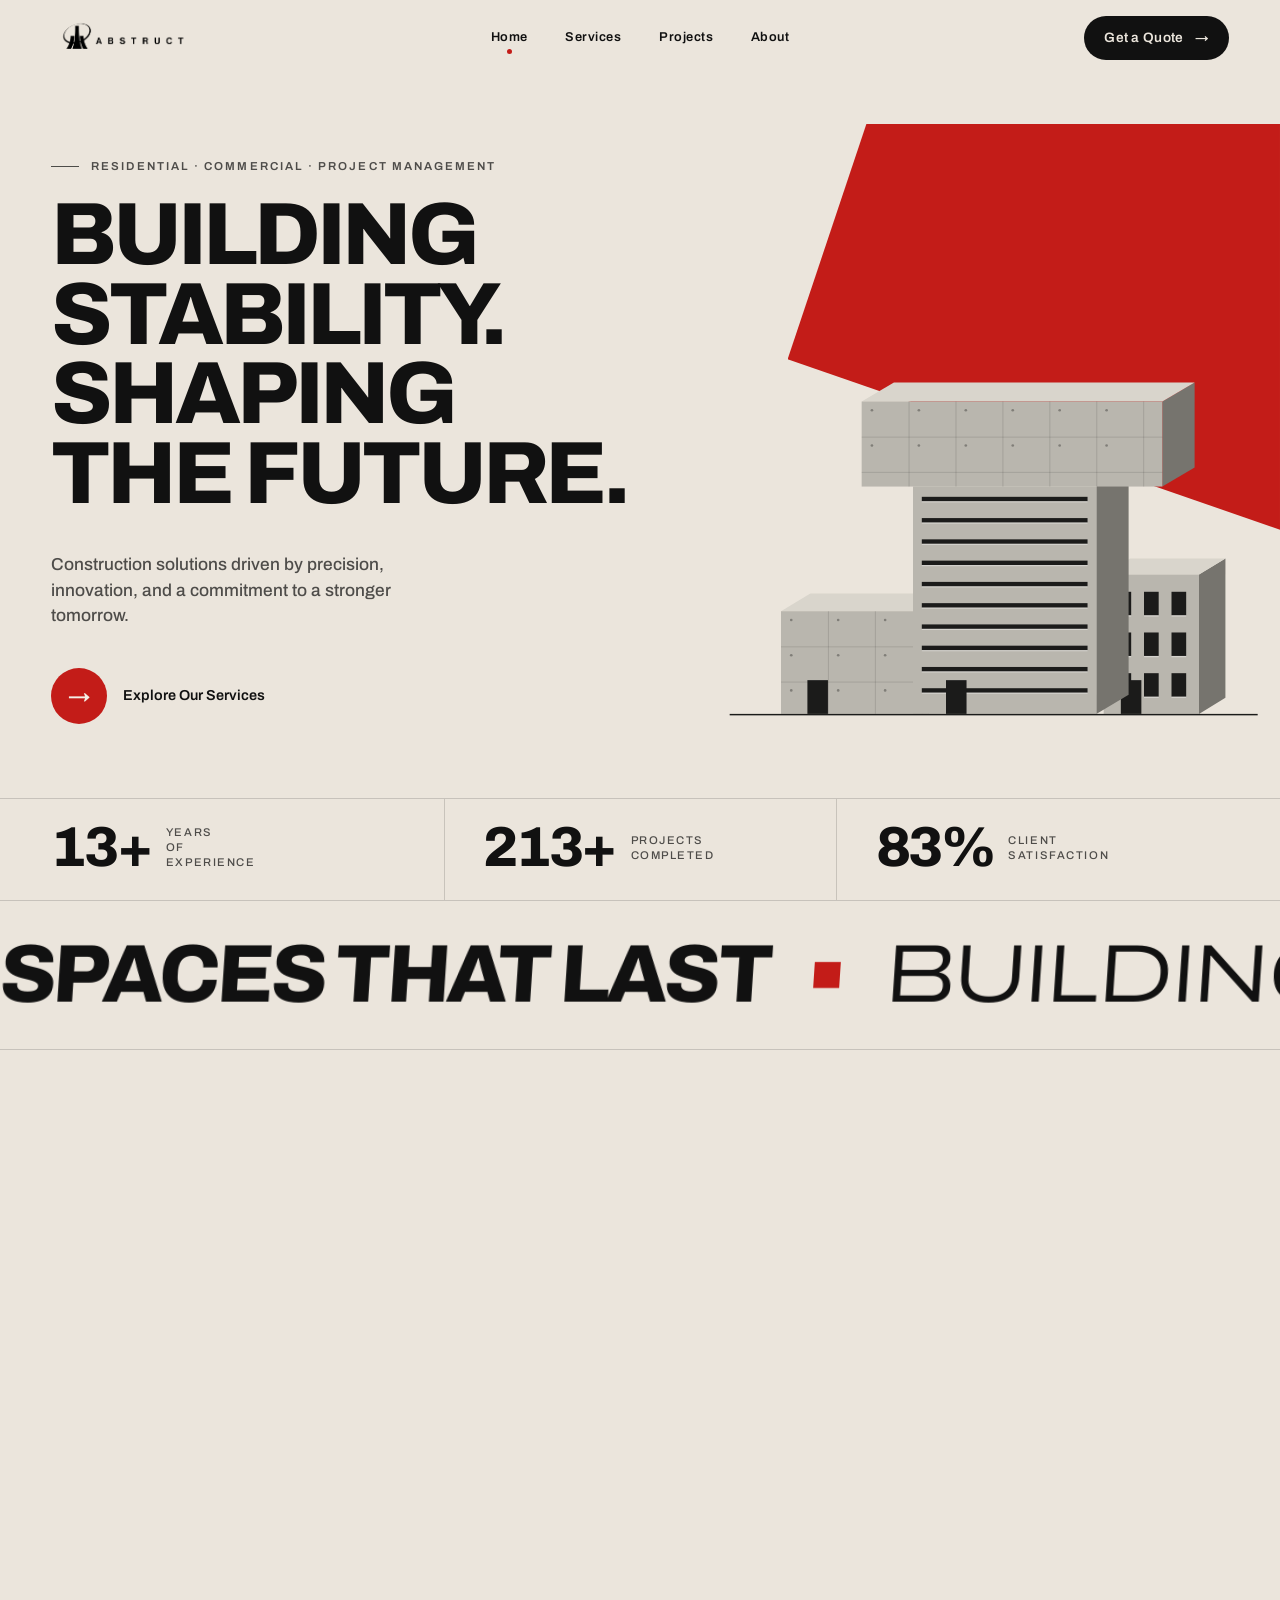
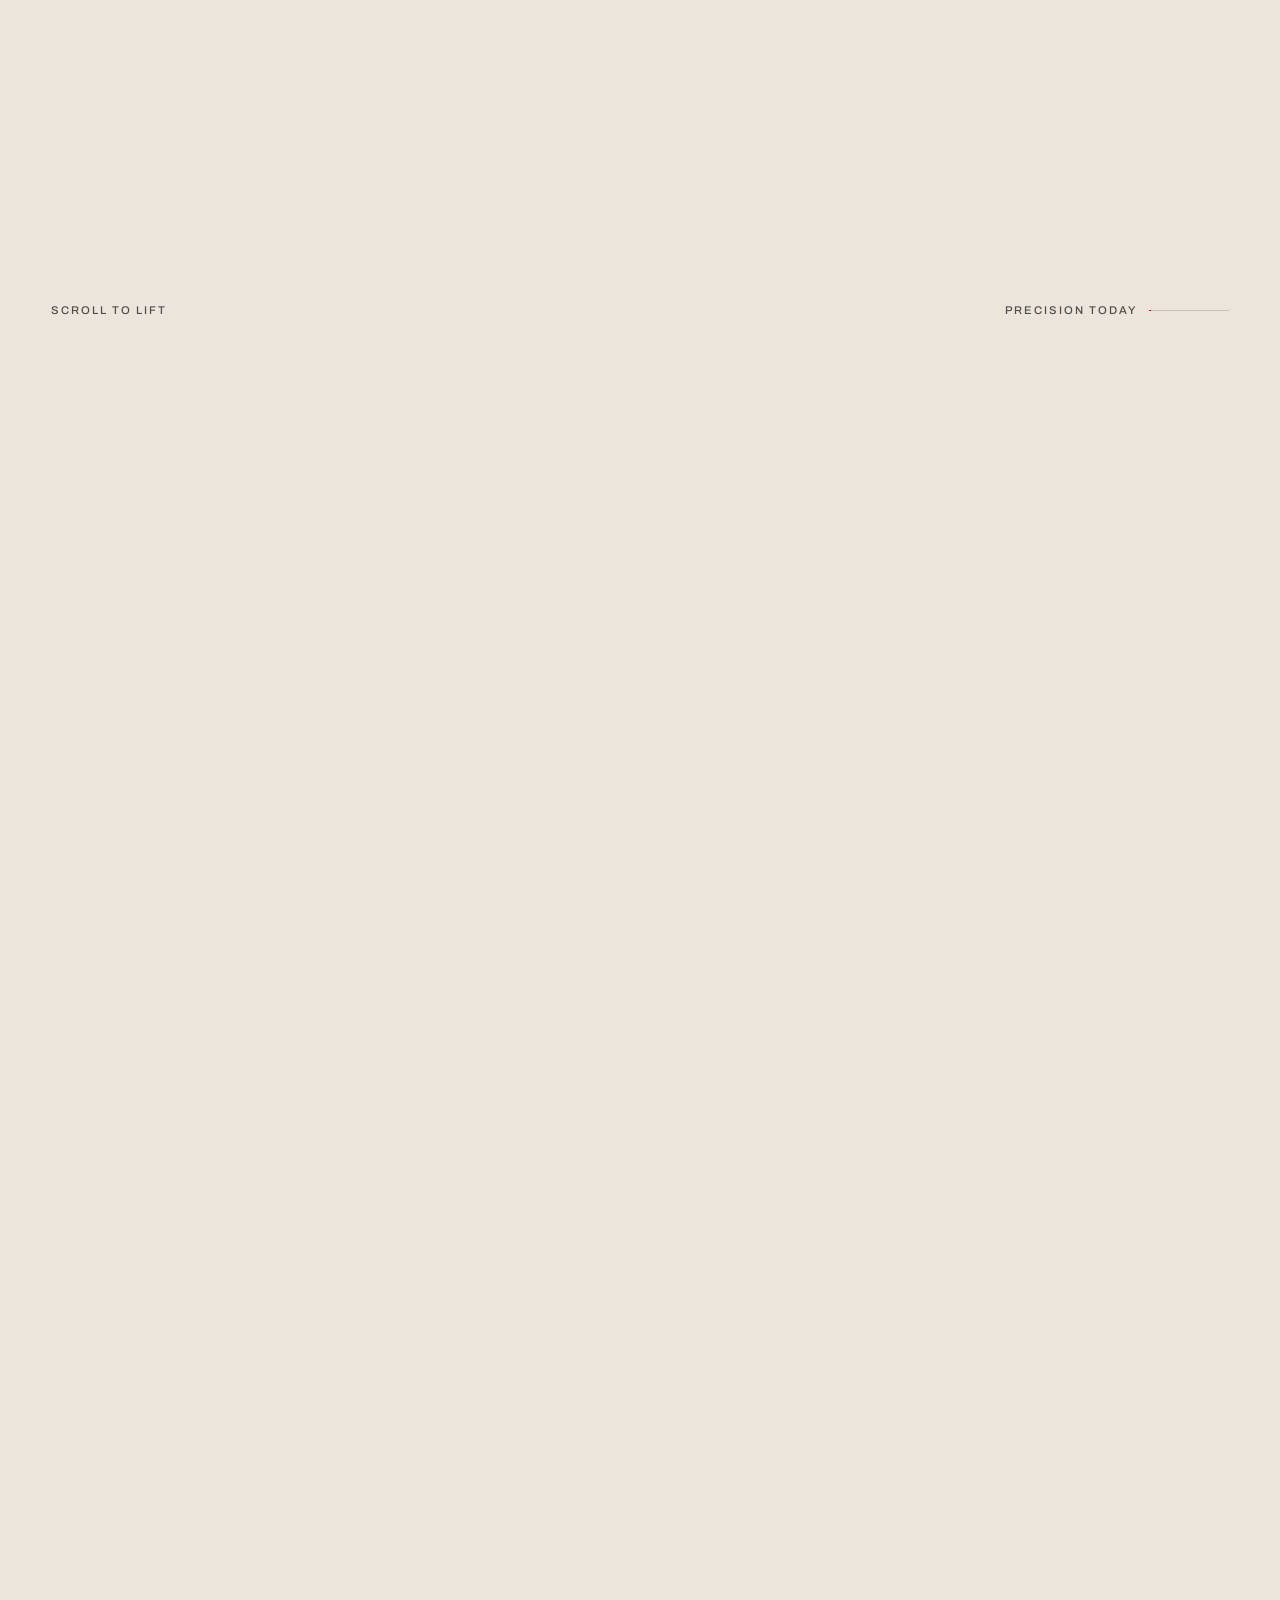
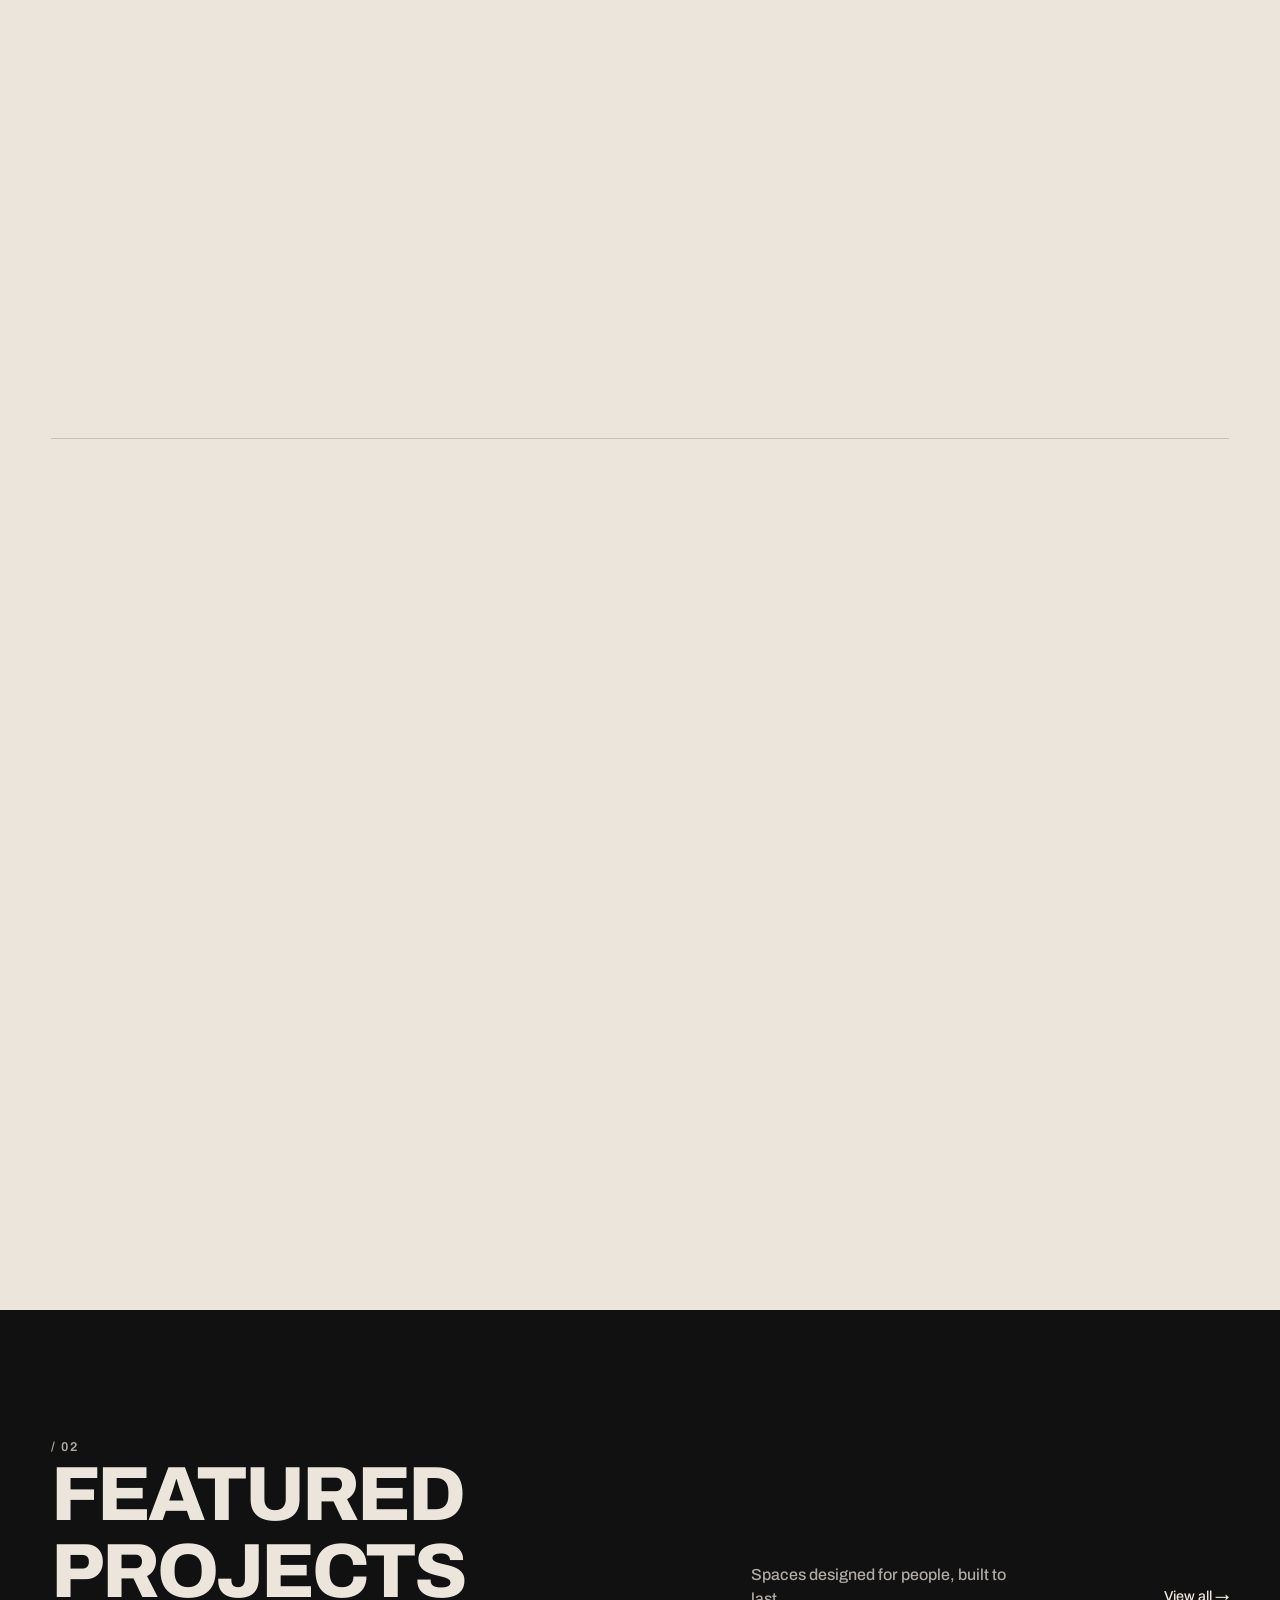
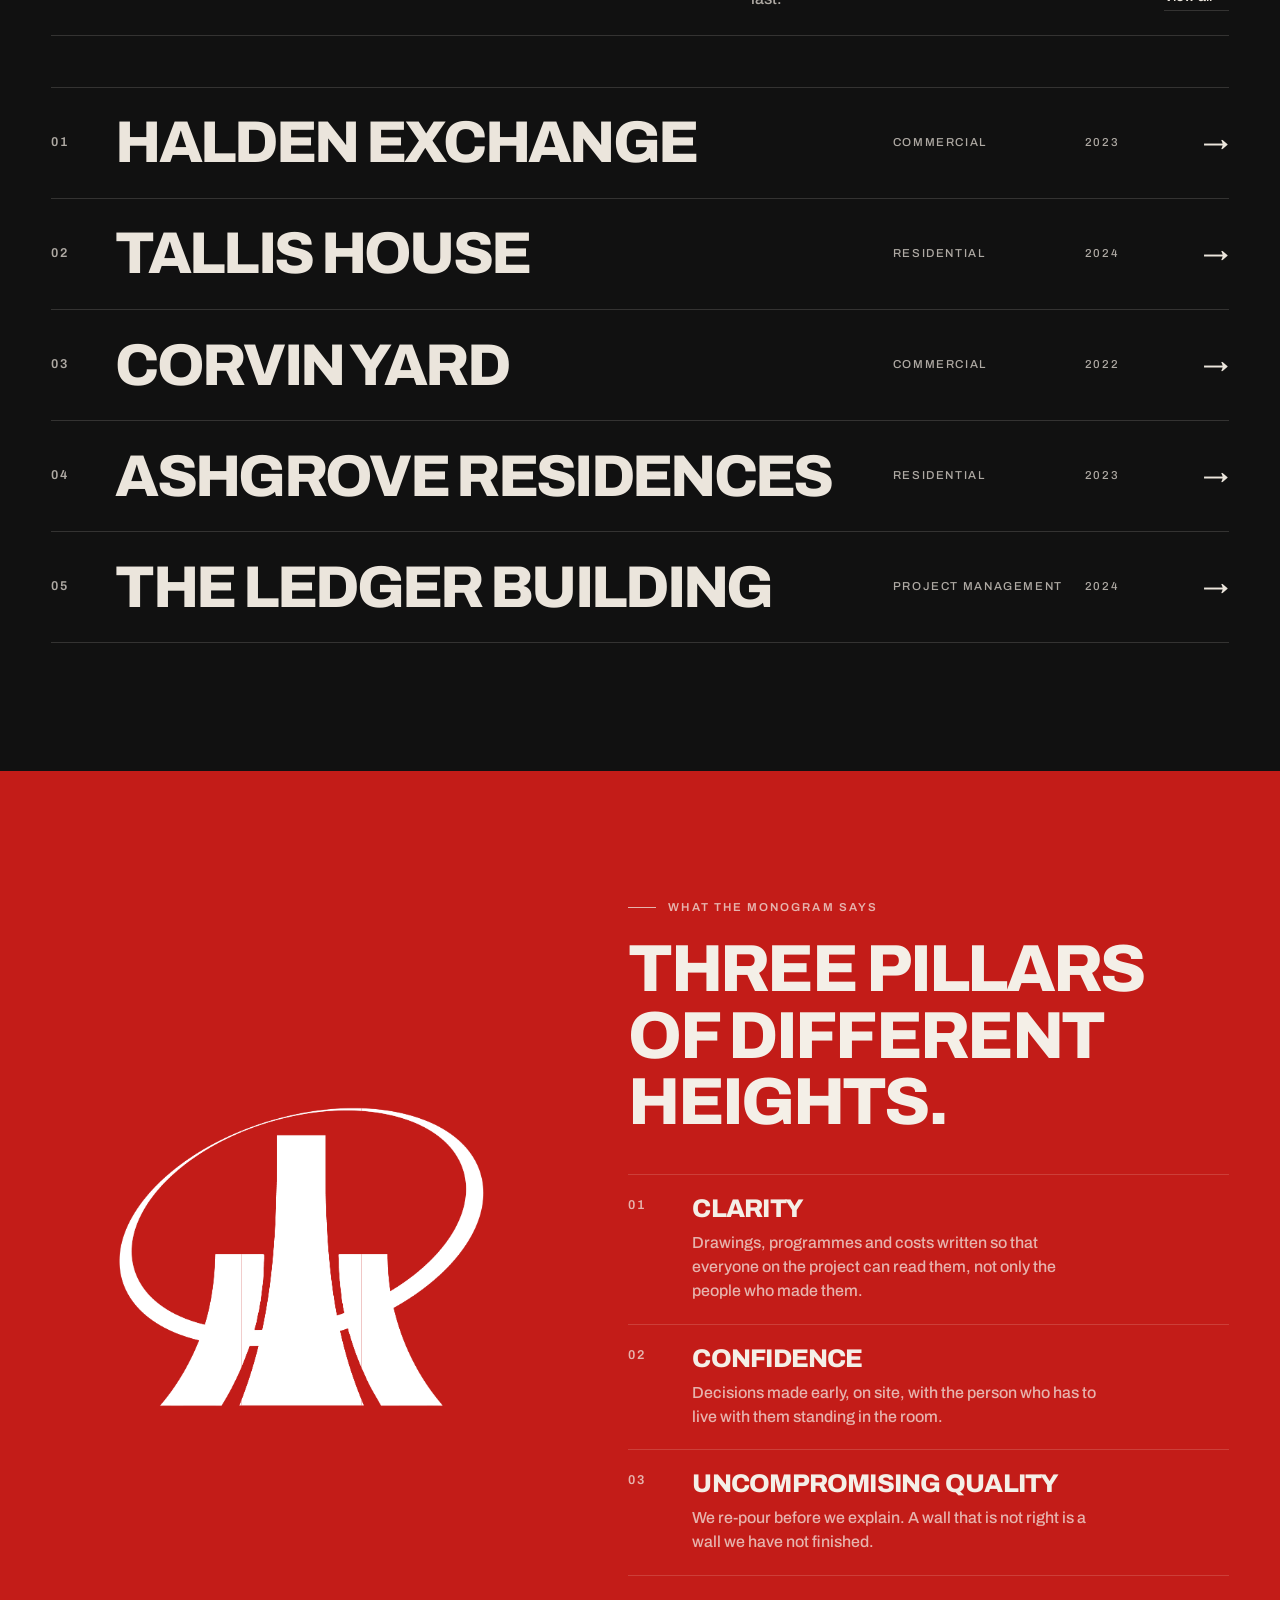
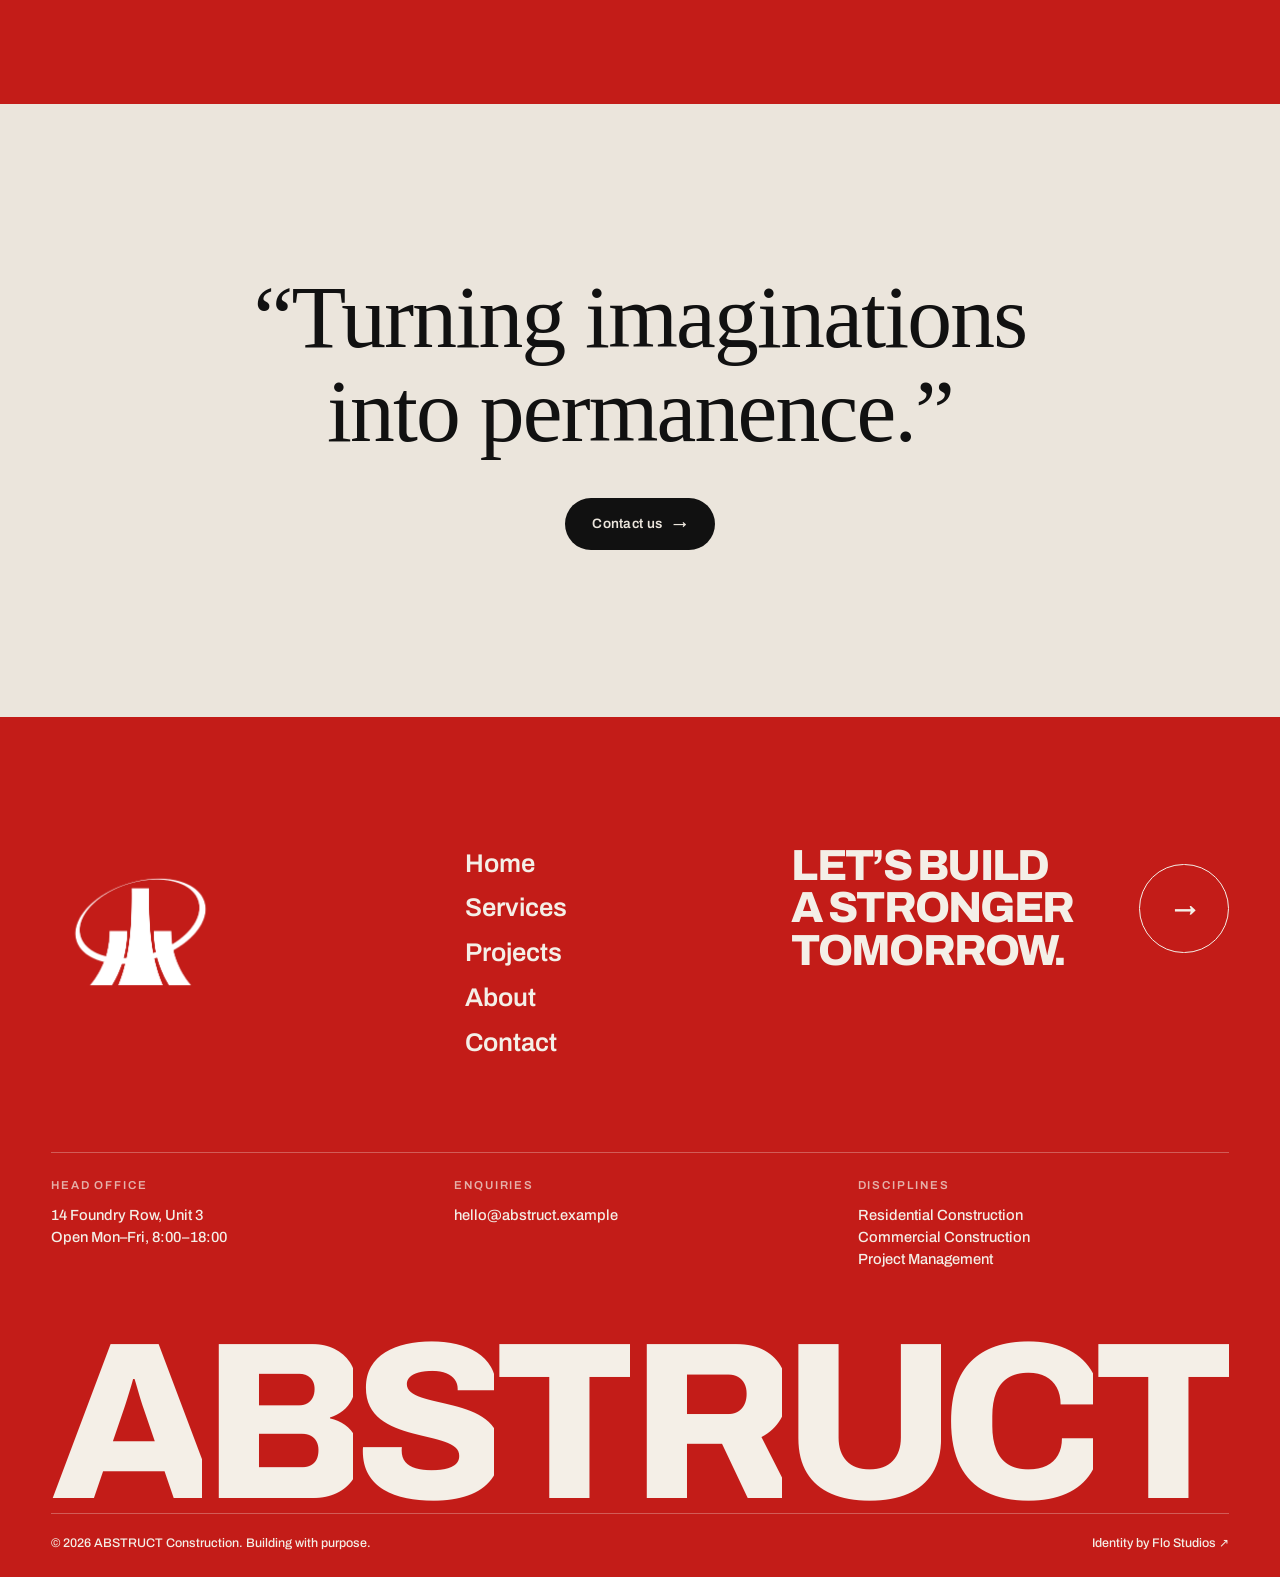
==== index.html @ c3b174a0 "Add ABSTRUCT Construction website Multi-page static site (home, services, projects, about, contact) " ====
<!doctype html>
<html lang="en">
<head>
  <meta charset="utf-8">
  <meta name="viewport" content="width=device-width, initial-scale=1">
  <title>ABSTRUCT Construction | Building stability. Shaping the future.</title>
  <meta name="description" content="ABSTRUCT Construction: residential and commercial construction and project management, built on precision, integrity and lasting quality.">
  <meta name="theme-color" content="#EBE5DC">
  <script>document.documentElement.classList.add('js')</script>
  <link rel="preconnect" href="https://fonts.googleapis.com">
  <link rel="preconnect" href="https://fonts.gstatic.com" crossorigin>
  <link href="https://fonts.googleapis.com/css2?family=Archivo:wdth,wght@62..125,100..900&family=Libre+Caslon+Condensed:wght@400;700&display=swap" rel="stylesheet">
  <link rel="stylesheet" href="css/base.css">
  <link rel="stylesheet" href="css/home.css">
</head>
<body data-page="home" data-theme="light">
<main id="main">

  <section class="hero" id="hero" data-theme="light">
    <div class="wrap hero__grid">
      <div class="hero__copy">
        <p class="label rv">Residential · Commercial · Project Management</p>
        <h1 class="display hero__h" data-in>
          <span class="ln"><span style="--i:0">Building</span></span>
          <span class="ln"><span style="--i:1">Stability.</span></span>
          <span class="ln"><span style="--i:2">Shaping</span></span>
          <span class="ln"><span style="--i:3">the Future.</span></span>
        </h1>
        <p class="hero__p rv" style="--d:.5s">Construction solutions driven by precision, innovation, and a commitment to a stronger tomorrow.</p>
        <a class="hero__go rv" style="--d:.6s" href="services.html"><i class="circle" aria-hidden="true">→</i><span>Explore Our Services</span></a>
      </div>
      <div class="hero__art" id="heroArt" aria-hidden="true">
        <div class="hero__plane"></div>
      </div>
    </div>
    <ul class="wrap stats rv" style="--d:.7s" aria-label="ABSTRUCT in numbers">
      <li><b data-count="15" data-suffix="+">15+</b><span>Years of experience</span></li>
      <li><b data-count="250" data-suffix="+">250+</b><span>Projects completed</span></li>
      <li><b data-count="98" data-suffix="%">98%</b><span>Client satisfaction</span></li>
    </ul>
  </section>

  <section class="marquee" data-theme="light" aria-label="Our promise">
    <div class="marquee__skew">
      <div class="marquee__track">
        <span class="marquee__item">Spaces that last</span>
        <span class="marquee__item">Building with purpose</span>
        <span class="marquee__item">Design · Build · Deliver</span>
        <span class="marquee__item">People · Spaces · Progress</span>
      </div>
    </div>
  </section>

  <section class="beam" id="beam" data-theme="light" aria-label="We build trust">
    <div class="beam__stick">
      <figure class="beam__fig" id="beamFig" role="img" aria-label="We build trust. A hand-drawn steel beam is lowered by a crane onto two beams, sparks fly, and the words land.">
        <span class="layer" data-l="left"><img src="assets/img/beams/beams-left.png" alt="" decoding="async"></span>
        <span class="layer" data-l="right"><img src="assets/img/beams/beams-right.png" alt="" decoding="async"></span>
        <span class="layer layer--rope" data-l="rope"><img src="assets/img/beams/beams-rope.png" alt="" decoding="async"></span>
        <span class="layer" data-l="asm"><img src="assets/img/beams/beams-asm.png" alt="" decoding="async"></span>
        <span class="layer" data-l="we"><img src="assets/img/beams/beams-we.png" alt="" decoding="async"></span>
        <span class="layer" data-l="build"><img src="assets/img/beams/beams-build.png" alt="" decoding="async"></span>
        <span class="layer" data-l="trust"><img src="assets/img/beams/beams-trust.png" alt="" decoding="async"></span>
        <span class="spark spark--l" aria-hidden="true"></span>
        <span class="spark spark--r" aria-hidden="true"></span>
      </figure>
      <p class="beam__cap" aria-hidden="true"><span>Scroll to lift</span><span>Precision today<i class="beam__bar" id="beamBar"></i></span></p>
    </div>
  </section>

  <section class="sec" id="services" data-theme="light">
    <div class="wrap">
      <div class="sec__head">
        <div class="rv"><p class="idx">/ 01</p><h2 class="big">Our Services</h2></div>
        <div class="sec__side rv" style="--d:.1s">
          <p>From vision to structure, we deliver end-to-end construction solutions tailored to your needs.</p>
          <a class="link-line" href="services.html">View all →</a>
        </div>
      </div>
      <ul class="svc" id="svc" data-in aria-label="Services"></ul>
    </div>
  </section>

  <section class="sec" id="work" data-theme="dark">
    <div class="wrap">
      <div class="sec__head">
        <div class="rv"><p class="idx">/ 02</p><h2 class="big">Featured Projects</h2></div>
        <div class="sec__side rv" style="--d:.1s">
          <p>Spaces designed for people, built to last.</p>
          <a class="link-line" href="projects.html">View all →</a>
        </div>
      </div>
      <ul class="plist rv" id="plist"></ul>
    </div>
    <div class="peek" id="peek" aria-hidden="true"></div>
  </section>

  <section class="pillars" id="pillars" data-theme="red">
    <div class="wrap pillars__grid">
      <div class="mono" id="mono" data-in role="img" aria-label="ABSTRUCT monogram: three pillars of different heights rising through an open arc">
        <img src="assets/img/brand/logo-white.png" alt="" loading="lazy">
        <img src="assets/img/brand/logo-white.png" alt="" loading="lazy">
        <img src="assets/img/brand/logo-white.png" alt="" loading="lazy">
      </div>
      <div>
        <p class="label rv">What the monogram says</p>
        <h2 class="big rv" style="--d:.05s">Three pillars of different heights.</h2>
        <ol class="vals" id="vals"></ol>
      </div>
    </div>
  </section>

  <section class="quote" data-theme="light" aria-label="Closing statement">
    <div class="wrap">
      <blockquote class="rv">“Turning imaginations into permanence.”</blockquote>
      <a class="btn rv" style="--d:.15s" href="contact.html">Contact us <span class="arr" aria-hidden="true">→</span></a>
    </div>
  </section>

</main>
<script src="js/core.js"></script>
<script src="js/art.js"></script>
<script src="js/data.js"></script>
<script src="js/home.js"></script>
</body>
</html>
---- css/base.css ----
/* ABSTRUCT Construction — base: tokens, theme, type, chrome */
@property --ink { syntax: "<color>"; inherits: true; initial-value: #111111; }
@property --bg  { syntax: "<color>"; inherits: true; initial-value: #EBE5DC; }

:root {
  --ivory: #EBE5DC;
  --charcoal: #111111;
  --red: #C31C18;
  --concrete: #8C8B87;
  --paper: #F4EFE7;
  --font: "Archivo", "Helvetica Neue", Arial, sans-serif;
  --serif: "Libre Caslon Condensed", "Instrument Serif", Georgia, serif;
  --spring: cubic-bezier(.16, 1, .3, 1);
  --wipe: cubic-bezier(.76, 0, .24, 1);
  --pad: clamp(1.25rem, 4vw, 3.5rem);
  --gap: clamp(4.5rem, 10vw, 9rem);
  --r: clamp(14px, 2vw, 28px);
  --nav-h: 76px;
}

*, *::before, *::after { box-sizing: border-box; }
html { -webkit-text-size-adjust: 100%; }
body {
  --ink: #111111;
  --bg: #EBE5DC;
  --ink-2: color-mix(in srgb, var(--ink) 72%, transparent);
  --line: color-mix(in srgb, var(--ink) 16%, transparent);
  margin: 0;
  font-family: var(--font);
  font-weight: 500;
  font-size: 1rem;
  line-height: 1.5;
  color: var(--ink);
  background: var(--bg);
  transition: --ink .7s, --bg .7s, background-color .7s, color .7s;
  overflow-x: clip;
  -webkit-font-smoothing: antialiased;
}
body[data-theme="dark"] { --ink: #EBE5DC; --bg: #111111; }
body[data-theme="red"]  { --ink: #F4EFE7; --bg: #C31C18; }
/* every section paints its own theme, so backgrounds change exactly at section edges;
   body[data-theme] only drives the fixed nav and cursor (see core.js) */
section[data-theme], footer[data-theme] {
  background: var(--bg); color: var(--ink);
  --ink-2: color-mix(in srgb, var(--ink) 72%, transparent);
  --line: color-mix(in srgb, var(--ink) 16%, transparent);
}
section[data-theme="light"] { --ink: #111111; --bg: #EBE5DC; }
section[data-theme="dark"]  { --ink: #EBE5DC; --bg: #111111; }
section[data-theme="red"], footer[data-theme="red"] { --ink: #F4EFE7; --bg: #C31C18; }
body.is-locked { overflow: hidden; }

img { display: block; max-width: 100%; }
a { color: inherit; text-decoration: none; }
button { font: inherit; color: inherit; background: none; border: 0; padding: 0; cursor: pointer; }
h1, h2, h3, p, ul, ol, figure, blockquote { margin: 0; }
ul, ol { padding: 0; list-style: none; }

:focus-visible { outline: 2px solid var(--red); outline-offset: 3px; }
body[data-theme="red"] :focus-visible { outline-color: var(--paper); }
::selection { background: var(--red); color: var(--paper); }

.skip { position: fixed; left: 1rem; top: -4rem; z-index: 200; background: var(--charcoal); color: var(--ivory); padding: .75rem 1rem; border-radius: 8px; transition: top .2s; }
.skip:focus { top: 1rem; }
.sr-only { position: absolute; width: 1px; height: 1px; overflow: hidden; clip: rect(0 0 0 0); white-space: nowrap; }

.wrap { width: 100%; max-width: 1600px; margin-inline: auto; padding-inline: var(--pad); }
section { position: relative; }

/* ---------- type ---------- */
.label {
  display: flex; align-items: center; gap: .75rem;
  font-size: .72rem; font-weight: 600; letter-spacing: .18em; text-transform: uppercase;
  color: var(--ink-2); margin-bottom: 1.25rem;
}
.label::before { content: ""; width: 0; height: 1px; background: currentColor; flex: none; transition: width .8s var(--spring) .2s; }
.is-in .label::before, .label.is-in::before { width: 28px; }

.display {
  font-weight: 800; text-transform: uppercase; letter-spacing: -.045em; line-height: .9;
  font-size: clamp(2.6rem, 8.2vw, 8.6rem);
}
.big {
  font-weight: 800; text-transform: uppercase; letter-spacing: -.04em; line-height: 1;
  font-size: clamp(2rem, 5.2vw, 5rem);
}
.lede { font-size: clamp(1.05rem, 1.5vw, 1.35rem); line-height: 1.55; letter-spacing: -.01em; max-width: 52ch; }
.light-wide { font-weight: 300; font-stretch: 125%; letter-spacing: .42em; text-transform: uppercase; }
.idx { font-size: .8rem; font-weight: 600; letter-spacing: .12em; color: var(--ink-2); }

/* line-mask reveal */
.ln { display: block; overflow: hidden; padding-bottom: .09em; margin-bottom: -.09em; }
.ln > span { display: block; }
.js .ln > span { transform: translateY(108%); transition: transform 1.05s var(--spring); transition-delay: calc(var(--i, 0) * .09s); }
.js .is-in .ln > span, .js .ln.is-in > span { transform: none; }

/* fade-up reveal */
.js .rv { opacity: 0; transform: translateY(28px); transition: opacity .9s var(--spring), transform .9s var(--spring); transition-delay: var(--d, 0s); }
.js .rv.is-in { opacity: 1; transform: none; }
.js .img-rv img { transform: scale(1.12); transition: transform 1.8s var(--spring); }
.js .img-rv.is-in img { transform: none; }

/* ---------- buttons ---------- */
.btn {
  display: inline-flex; align-items: center; gap: .7rem; min-height: 52px; padding: 0 1.7rem;
  border-radius: 999px; font-size: .85rem; font-weight: 600; letter-spacing: .02em;
  background: var(--ink); color: var(--bg);
  transition: transform .12s ease-out, background-color .25s, color .25s;
}
.btn .arr { display: inline-block; transition: transform .35s var(--spring); }
.btn:hover, .btn:focus-visible { background: var(--red); color: var(--paper); }
body[data-theme="red"] .btn:hover, body[data-theme="red"] .btn:focus-visible { background: var(--charcoal); color: var(--ivory); }
.btn:hover .arr { transform: translateX(5px); }
.btn:active { transform: scale(.97); }

.circle {
  display: inline-grid; place-items: center; width: 64px; height: 64px; border-radius: 50%;
  background: var(--red); color: var(--paper); font-style: normal; font-size: 1.4rem; flex: none;
  transition: transform .5s var(--spring), background-color .25s;
}
.circle--line { background: transparent; border: 1.5px solid currentColor; color: inherit; }
a:hover > .circle { transform: scale(1.1) rotate(-45deg); }

.link-line { display: inline-block; font-size: .9rem; border-bottom: 1px solid var(--line); padding-bottom: 2px; transition: border-color .25s; }
.link-line:hover { border-color: currentColor; }

/* ---------- nav ---------- */
.nav {
  position: fixed; inset: 0 0 auto 0; z-index: 60; height: var(--nav-h);
  display: grid; grid-template-columns: 1fr auto 1fr; align-items: center; gap: 1rem;
  padding-inline: var(--pad);
  transition: transform .5s var(--spring), background-color .5s, box-shadow .5s;
}
.nav.is-scrolled { background: var(--bg); box-shadow: 0 1px 0 var(--line); }
.nav.is-hidden { transform: translateY(-100%); }
.nav__brand img { height: 46px; width: auto; transition: filter .5s; }
body[data-theme="light"] .nav__brand img { filter: brightness(0); }
body.menu-open .nav__brand img { filter: none; }
.nav__links { display: flex; gap: .35rem; }
.nav__links a {
  position: relative; padding: .5rem 1rem; font-size: .8rem; font-weight: 600; letter-spacing: .04em;
  border-radius: 999px; transition: background-color .25s, color .25s;
}
.nav__links a:hover { background: var(--line); }
.nav__links a[aria-current="page"]::after {
  content: ""; position: absolute; left: 50%; bottom: .1rem; width: 5px; height: 5px; margin-left: -2.5px; border-radius: 50%; background: var(--red);
}
body[data-theme="red"] .nav__links a[aria-current="page"]::after { background: var(--paper); }
.nav__cta { justify-self: end; min-height: 44px; padding: 0 1.25rem; }
.nav__burger { display: none; justify-self: end; width: 48px; height: 48px; position: relative; z-index: 3; }
.nav__burger i { position: absolute; left: 12px; right: 12px; height: 2px; background: var(--ink); transition: transform .5s var(--spring), top .5s var(--spring); }
.nav__burger i:first-child { top: 19px; }
.nav__burger i:last-child { top: 27px; }
body.menu-open .nav__burger i { background: var(--ivory); }
body.menu-open .nav__burger i:first-child { top: 23px; transform: rotate(45deg); }
body.menu-open .nav__burger i:last-child { top: 23px; transform: rotate(-45deg); }

.menu {
  position: fixed; inset: 0; z-index: 55; background: var(--charcoal); color: var(--ivory);
  display: flex; flex-direction: column; justify-content: center; padding: 6rem var(--pad) 3rem;
  clip-path: inset(0 0 100% 0); visibility: hidden; transition: clip-path .7s var(--wipe), visibility 0s .7s;
}
body.menu-open .menu { clip-path: inset(0); visibility: visible; transition: clip-path .7s var(--wipe); }
.menu a { display: block; font-size: clamp(2.6rem, 14vw, 5rem); font-weight: 800; text-transform: uppercase; letter-spacing: -.04em; line-height: 1.02; opacity: 0; transform: translateY(40px); transition: opacity .6s var(--spring), transform .6s var(--spring); }
body.menu-open .menu a { opacity: 1; transform: none; transition-delay: calc(.2s + var(--i) * .07s); }
.menu a[aria-current="page"] { color: var(--red); }
.menu small { margin-top: 2.5rem; font-size: .8rem; letter-spacing: .14em; text-transform: uppercase; color: var(--concrete); }

@media (max-width: 900px) {
  .nav { grid-template-columns: 1fr auto; }
  .nav__links, .nav__cta { display: none; }
  .nav__burger { display: block; }
}

/* ---------- curtain / intro ---------- */
.curtain {
  position: fixed; inset: 0; z-index: 100; background: var(--charcoal); display: grid; place-items: center;
  transform-origin: 50% 0; pointer-events: none;
}
.curtain img { width: min(26vw, 190px); min-width: 110px; opacity: 0; clip-path: inset(100% 0 0); }
.curtain.is-intro img { opacity: 1; animation: mark-in 1.1s var(--spring) .15s forwards; }
.curtain.is-open { transform: scaleY(0); transition: transform .95s var(--wipe); }
.curtain.is-closing { transform-origin: 50% 100%; transform: scaleY(1); transition: transform .55s var(--wipe); pointer-events: all; }
.curtain.is-closing img { opacity: 0; }
.curtain.is-gone { display: none; }
.curtain.is-pre { transform: scaleY(0); transform-origin: 50% 100%; }
@keyframes mark-in { to { clip-path: inset(0); } }
html:not(.js) .curtain { display: none; }

/* ---------- cursor ---------- */
.cursor { position: fixed; left: 0; top: 0; z-index: 90; width: 12px; height: 12px; margin: -6px 0 0 -6px; border-radius: 50%; background: var(--red); pointer-events: none; opacity: 0; transition: width .35s var(--spring), height .35s var(--spring), margin .35s var(--spring), background-color .3s, opacity .3s; display: grid; place-items: center; }
.cursor span { font-size: .66rem; font-weight: 700; letter-spacing: .12em; text-transform: uppercase; color: var(--paper); opacity: 0; transition: opacity .2s; }
.cursor.is-on { opacity: 1; }
.cursor.is-big { width: 84px; height: 84px; margin: -42px 0 0 -42px; }
.cursor.is-big span { opacity: 1; }
body[data-theme="red"] .cursor { background: var(--paper); }
body[data-theme="red"] .cursor span { color: var(--red); }
@media (hover: none), (pointer: coarse) { .cursor { display: none; } }

/* ---------- marquee ---------- */
.marquee { overflow: hidden; padding: clamp(1.25rem, 2.6vw, 2.2rem) 0; border-block: 1px solid var(--line); }
.marquee__skew { transform: skewX(var(--skew, 0deg)); will-change: transform; }
.marquee__track { display: flex; width: max-content; animation: marquee 38s linear infinite; }
.marquee:hover .marquee__track { animation-play-state: paused; }
.marquee__item { display: flex; align-items: center; font-size: clamp(2.2rem, 6.4vw, 6.2rem); font-weight: 800; text-transform: uppercase; letter-spacing: -.045em; line-height: 1; white-space: nowrap; }
.marquee__item:nth-child(even) { font-weight: 300; font-stretch: 125%; }
.marquee__item::after { content: ""; width: .32em; height: .32em; margin-inline: .55em; background: var(--red); flex: none; }
@keyframes marquee { to { transform: translateX(-50%); } }

/* ---------- footer ---------- */
.foot { background: var(--red); color: var(--paper); padding-top: var(--gap); overflow: hidden; }
.foot a:hover { opacity: .75; }
.foot__top { display: grid; grid-template-columns: minmax(0, 4fr) minmax(0, 3fr) minmax(0, 5fr); gap: clamp(2rem, 5vw, 5rem); align-items: start; }
.foot__mark { width: clamp(110px, 14vw, 190px); }
.foot__nav { display: grid; gap: .4rem; font-size: clamp(1.2rem, 2vw, 1.7rem); font-weight: 600; }
.foot__nav a { width: fit-content; transition: transform .4s var(--spring), opacity .25s; }
.foot__nav a:hover { transform: translateX(10px); }
.foot__cta { display: flex; align-items: center; justify-content: space-between; gap: 2rem; font-size: clamp(1.7rem, 3.4vw, 3.2rem); font-weight: 800; text-transform: uppercase; letter-spacing: -.04em; line-height: .98; }
.foot__cta .circle { background: transparent; border: 1.5px solid var(--paper); width: clamp(64px, 7vw, 96px); height: clamp(64px, 7vw, 96px); }
.foot__info { display: grid; grid-template-columns: repeat(3, minmax(0, 1fr)); gap: 2rem; margin-top: clamp(3rem, 7vw, 6rem); padding-top: 1.5rem; border-top: 1px solid color-mix(in srgb, var(--paper) 30%, transparent); font-size: .92rem; }
.foot__info h3 { font-size: .72rem; letter-spacing: .16em; text-transform: uppercase; opacity: .7; margin-bottom: .6rem; font-weight: 600; }
.foot__word { display: flex; justify-content: space-between; margin-top: clamp(2rem, 5vw, 4rem); font-weight: 800; font-size: clamp(3rem, 17.5vw, 20rem); line-height: .8; letter-spacing: -.02em; text-transform: uppercase; user-select: none; }
.foot__word span { display: block; overflow: hidden; }
.foot__word b { display: block; font-weight: inherit; transform: translateY(100%); transition: transform 1.2s var(--spring); transition-delay: calc(var(--i) * .06s); }
.foot__word.is-in b { transform: none; }
.foot__bar { display: flex; flex-wrap: wrap; justify-content: space-between; gap: .75rem 2rem; padding: 1.25rem 0 1.5rem; font-size: .78rem; border-top: 1px solid color-mix(in srgb, var(--paper) 30%, transparent); }
@media (max-width: 900px) {
  .foot__top { grid-template-columns: 1fr; }
  .foot__info { grid-template-columns: 1fr; gap: 1.5rem; }
}

/* ---------- reduced motion ---------- */
@media (prefers-reduced-motion: reduce) {
  body { transition: none; }
  .js .rv, .js .ln > span, .js .img-rv img, .foot__word b { opacity: 1; transform: none; transition: none; }
  .label::before { width: 28px; transition: none; }
  .marquee__track { animation: none; }
  .curtain { display: none; }
  .nav { transition: none; }
}
---- css/home.css ----
/* ABSTRUCT — home */

/* ---------- hero ---------- */
.hero { min-height: 100dvh; padding-top: calc(var(--nav-h) + 1.5rem); display: flex; flex-direction: column; overflow: hidden; }
.hero__grid { flex: 1; display: grid; grid-template-columns: minmax(0, 7fr) minmax(0, 5fr); align-items: center; gap: clamp(1.5rem, 4vw, 4rem); padding-block: 1.5rem 2.5rem; }
.hero__h { font-size: clamp(2.9rem, 6.9vw, 8rem); }
.hero__p { margin-top: clamp(1.5rem, 3vw, 2.5rem); max-width: 34ch; font-size: clamp(1rem, 1.35vw, 1.25rem); line-height: 1.5; color: var(--ink-2); }
.hero__go { display: inline-flex; align-items: center; gap: 1rem; margin-top: clamp(1.5rem, 3vw, 2.5rem); font-size: .9rem; font-weight: 600; }
.hero__go .circle { width: 56px; height: 56px; }
.hero__go:hover .circle { transform: scale(1.1) rotate(-45deg); }
.hero__art { position: relative; align-self: stretch; min-height: 420px; }
.hero__plane { position: absolute; top: 0; left: 6%; right: calc(var(--pad) * -1); height: 64%; background: var(--red); clip-path: polygon(16% 0, 100% 0, 100% 100%, 0 58%); transform-origin: 50% 0; }
.js .hero__plane { transform: scaleY(0); transition: transform 1.3s var(--wipe) .1s; }
.js .hero.is-built .hero__plane { transform: none; }
.hero__art svg { position: absolute; inset: auto 0 0 0; width: 100%; height: 100%; overflow: visible; }
.hero__art .blk { translate: calc(var(--mx, 0) * var(--dep) * 1px) calc(var(--my, 0) * var(--dep) * .55px); }
.js .hero__art .blk { opacity: 0; transform: translateY(70px); transition: opacity .8s var(--spring), transform 1.3s var(--spring); transition-delay: calc(var(--i) * .13s + .35s); }
.js .hero.is-built .hero__art .blk { opacity: 1; transform: none; }
.hero__art .ground { fill: none; }
.hero__tag { position: absolute; right: 0; bottom: 2.2rem; z-index: 2; text-align: right; font-size: .7rem; letter-spacing: .18em; text-transform: uppercase; color: var(--ink-2); }

.stats { display: grid; grid-template-columns: repeat(3, minmax(0, 1fr)); border-top: 1px solid var(--line); }
.stats li { display: flex; align-items: center; gap: .9rem; padding: 1.3rem 0 1.5rem; }
.stats li + li { padding-left: clamp(1rem, 3vw, 3rem); border-left: 1px solid var(--line); }
.stats b { font-size: clamp(2.2rem, 4.4vw, 4rem); font-weight: 800; letter-spacing: -.04em; line-height: 1; font-variant-numeric: tabular-nums; }
.stats span { font-size: .7rem; letter-spacing: .14em; text-transform: uppercase; line-height: 1.35; max-width: 10ch; color: var(--ink-2); }

@media (max-width: 900px) {
  .hero__grid { grid-template-columns: 1fr; }
  .hero__art { min-height: 0; aspect-ratio: 640 / 700; max-height: 70vh; justify-self: center; width: min(100%, 480px); }
  .stats { grid-template-columns: 1fr; }
  .stats li + li { padding-left: 0; border-left: 0; border-top: 1px solid var(--line); }
}

/* ---------- beam (scroll-pinned) ---------- */
.beam { height: 260vh; }
.beam__stick { position: sticky; top: 0; height: 100dvh; display: grid; place-items: center; overflow: hidden; }
.beam__fig { position: relative; width: 100%; aspect-ratio: 1686 / 890; max-height: 100dvh; max-width: calc(100dvh * 1686 / 890); }
.layer { position: absolute; inset: 0; display: block; opacity: 0; will-change: transform, opacity; }
.layer img { width: 100%; height: 100%; }
.layer--rope { transform-origin: 56% 4.9%; }
.beam__fig.hit { animation: shake .45s ease-out; }
@keyframes shake { 0% { translate: 0; } 15% { translate: -.5% .6%; } 35% { translate: .45% -.4%; } 60% { translate: -.25% .25%; } to { translate: 0; } }
.spark { position: absolute; width: 0; height: 0; pointer-events: none; }
.spark--l { top: 75.3%; left: 41%; }
.spark--r { top: 77.2%; left: 67.8%; }
.spark i { position: absolute; top: 0; left: 0; width: clamp(16px, 3.2vw, 52px); height: 4px; border-radius: 2px; background: #F4EFE7; transform-origin: 0; opacity: 0; box-shadow: 0 0 0 1px rgba(17, 17, 17, .12); }
.beam__fig.hit .spark i { animation: spark .75s cubic-bezier(.1, .8, .3, 1) forwards; }
@keyframes spark { 0% { opacity: 1; transform: rotate(var(--a)) translateX(0) scaleX(.3); } 70% { opacity: 1; } to { opacity: 0; transform: rotate(var(--a)) translateX(clamp(24px, 5vw, 84px)) scaleX(1); } }
.beam__cap { position: absolute; left: var(--pad); right: var(--pad); bottom: clamp(1rem, 3vw, 2rem); display: flex; justify-content: space-between; font-size: .7rem; letter-spacing: .18em; text-transform: uppercase; color: var(--ink-2); pointer-events: none; }
.beam__bar { display: inline-block; width: 80px; height: 1px; background: var(--line); position: relative; vertical-align: middle; margin-left: .75rem; }
.beam__bar::after { content: ""; position: absolute; inset: 0; background: var(--red); transform-origin: 0; transform: scaleX(var(--p, 0)); }

/* ---------- section heads ---------- */
.sec { padding-block: var(--gap); }
.sec__head { display: grid; grid-template-columns: minmax(0, 7fr) minmax(0, 5fr); gap: 2rem; align-items: end; padding-bottom: 1.5rem; border-bottom: 1px solid var(--line); margin-bottom: clamp(2rem, 4vw, 3.5rem); }
.sec__head .big { font-size: clamp(2.4rem, 6vw, 5.6rem); }
.sec__side { display: flex; align-items: flex-end; justify-content: space-between; gap: 2rem; }
.sec__side p { max-width: 30ch; color: var(--ink-2); }
@media (max-width: 900px) { .sec__head { grid-template-columns: 1fr; } .sec__side { flex-wrap: wrap; align-items: flex-start; } }

/* ---------- services strip (expanding panels) ---------- */
.svc { display: flex; height: clamp(440px, 54vw, 700px); gap: 0; }
.svc__p {
  position: relative; flex: 1 1 0; min-width: 0; overflow: hidden; color: #F4EFE7; background: var(--charcoal); cursor: pointer;
  display: flex; flex-direction: column; justify-content: space-between; padding: 1.4rem 1.4rem 1.6rem; outline-offset: -3px;
  transition: flex-grow .9s var(--spring), clip-path 1s var(--spring) calc(var(--i) * .12s);
}
.js .svc__p { clip-path: inset(100% 0 0); }
.js .svc.is-in .svc__p { clip-path: inset(0); }
.svc__p.is-active { flex-grow: 2.6; }
.svc__p img { position: absolute; inset: 0; width: 100%; height: 100%; object-fit: cover; transform: scale(1.08); filter: grayscale(.85) contrast(1.05); transition: transform 1.4s var(--spring), filter .8s; }
.svc__p.is-active img { transform: none; filter: grayscale(0) contrast(1); }
.svc__p::before { content: ""; position: absolute; inset: 0; z-index: 1; background: rgba(17, 17, 17, .42); transition: background-color .8s; }
.svc__p.is-active::before { background: rgba(17, 17, 17, .22); }
.svc__p > *:not(img) { position: relative; z-index: 2; }
.svc__p > .svc__link { position: absolute; inset: 0; z-index: 3; }
.svc__top { display: flex; justify-content: space-between; align-items: flex-start; }
.svc__no { font-size: .8rem; font-weight: 600; letter-spacing: .14em; }
.svc__top .circle { width: 48px; height: 48px; font-size: 1.1rem; opacity: 0; transform: scale(.6); transition: opacity .4s, transform .6s var(--spring); }
.svc__p.is-active .svc__top .circle { opacity: 1; transform: none; transition-delay: .25s; }
.svc__p h3 { font-size: clamp(1.15rem, 2vw, 1.8rem); font-weight: 800; text-transform: uppercase; letter-spacing: -.035em; line-height: 1; max-width: 12ch; transition: font-size .6s var(--spring); }
.svc__p.is-active h3 { font-size: clamp(1.6rem, 3.2vw, 3rem); }
.svc__p p { max-width: 34ch; font-size: .95rem; line-height: 1.45; margin-top: .9rem; max-height: 0; opacity: 0; overflow: hidden; transition: opacity .4s, max-height .6s var(--spring); }
.svc__p.is-active p { max-height: 8rem; opacity: .95; transition-delay: .25s; }
.svc__p::after { content: ""; position: absolute; z-index: 2; top: -20%; bottom: -20%; left: -60%; width: 40%; background: rgba(255, 255, 255, .22); transform: skewX(-18deg); opacity: 0; pointer-events: none; }
.svc__p.is-active::after { animation: sweep 1.6s .25s forwards; }
@keyframes sweep { 0% { opacity: 1; left: -60%; } 100% { opacity: 1; left: 130%; } }
@media (max-width: 900px) {
  .svc { flex-direction: column; height: auto; }
  .svc__p { flex: none; min-height: 120px; transition: min-height .8s var(--spring), clip-path 1s var(--spring) calc(var(--i) * .12s); }
  .svc__p.is-active { min-height: 380px; }
}

/* ---------- featured projects (rows + cursor peek) ---------- */
.plist { border-top: 1px solid var(--line); }
.plist li { border-bottom: 1px solid var(--line); }
.plist a { display: grid; grid-template-columns: 3rem minmax(0, 1fr) 11rem 5rem 3rem; align-items: center; gap: 1rem; padding: clamp(1rem, 2vw, 1.6rem) 0; transition: padding .5s var(--spring), color .3s; }
.plist h3 { font-size: clamp(1.7rem, 4.6vw, 4.4rem); font-weight: 800; text-transform: uppercase; letter-spacing: -.045em; line-height: 1; }
.plist__t, .plist__y { font-size: .72rem; letter-spacing: .14em; text-transform: uppercase; color: var(--ink-2); }
.plist .arr { font-style: normal; font-size: 1.6rem; justify-self: end; transition: transform .5s var(--spring), color .3s; }
.plist a:hover { padding-left: clamp(.75rem, 2vw, 2rem); }
.plist a:hover .arr { transform: translateX(6px) rotate(-45deg); color: var(--red); }
.plist:hover a:not(:hover) { color: color-mix(in srgb, var(--ink) 38%, transparent); }
.peek { position: fixed; left: 0; top: 0; z-index: 70; width: clamp(240px, 22vw, 340px); aspect-ratio: 1 / .92; pointer-events: none; background: var(--ivory); border-radius: 6px; overflow: hidden; opacity: 0; scale: .8; transition: opacity .3s, scale .5s var(--spring); box-shadow: 0 30px 60px rgba(0, 0, 0, .35); }
.peek.is-on { opacity: 1; scale: 1; }
.peek__i { position: absolute; inset: 0; opacity: 0; transition: opacity .25s; }
.peek__i.is-on { opacity: 1; }
.peek svg { width: 100%; height: 100%; }
@media (max-width: 900px) {
  .plist a { grid-template-columns: 2rem minmax(0, 1fr) 2rem; }
  .plist__t, .plist__y { display: none; }
}
@media (hover: none) { .peek { display: none; } }

/* ---------- monogram + values (red plane) ---------- */
.pillars { padding-block: var(--gap); }
.pillars__grid { display: grid; grid-template-columns: minmax(0, 5fr) minmax(0, 6fr); gap: clamp(2rem, 6vw, 7rem); align-items: center; }
.mono { position: relative; width: 100%; max-width: 560px; aspect-ratio: 1441 / 1287; justify-self: center; }
.mono img { position: absolute; inset: 0; width: 100%; height: 100%; clip-path: inset(var(--y, 0%) var(--r, 0%) 0 var(--l, 0%)); transition: clip-path 1.5s var(--spring) var(--dl, 0s); }
.js .mono img { --y: 100%; }
.js .mono.is-in img { --y: 0%; }
.mono img:nth-child(1) { --l: 0%; --r: 62%; --dl: .55s; }
.mono img:nth-child(2) { --l: 38%; --r: 38%; --dl: .15s; }
.mono img:nth-child(3) { --l: 62%; --r: 0%; --dl: .95s; }
.pillars .big { margin-bottom: clamp(1.5rem, 3vw, 2.5rem); }
.vals li { display: grid; grid-template-columns: 3rem minmax(0, 1fr); gap: 1rem; padding: 1.3rem 0; border-top: 1px solid var(--line); }
.vals li:last-child { border-bottom: 1px solid var(--line); }
.vals h3 { font-size: clamp(1.2rem, 2vw, 1.7rem); font-weight: 800; text-transform: uppercase; letter-spacing: -.03em; line-height: 1.05; }
.vals p { margin-top: .5rem; max-width: 46ch; color: var(--ink-2); }
@media (max-width: 900px) { .pillars__grid { grid-template-columns: 1fr; } .mono { max-width: 340px; } }

/* ---------- quote ---------- */
.quote { padding-block: calc(var(--gap) * 1.3); text-align: center; }
.quote blockquote { font-family: var(--serif); font-weight: 400; letter-spacing: -.02em; line-height: 1.05; font-size: clamp(2.4rem, 7vw, 6.6rem); text-wrap: balance; }
.quote .btn { margin-top: clamp(1.5rem, 3.5vw, 2.5rem); }

@media (prefers-reduced-motion: reduce) {
  .js .hero__plane, .js .hero__art .blk { transform: none; transition: none; opacity: 1; }
  .js .svc__p { clip-path: none; }
  .js .mono img { --y: 0%; transition: none; }
  .beam { height: auto; }
  .beam__stick { position: static; height: auto; padding: 2rem 0; }
  .beam__fig.hit { animation: none; }
  .spark, .beam__cap { display: none; }
  .svc__p::after { animation: none; }
}

@media (max-width: 700px) {
  .beam__fig { width: 190%; max-width: none; flex: none; }
  .beam__stick { justify-items: center; }
}
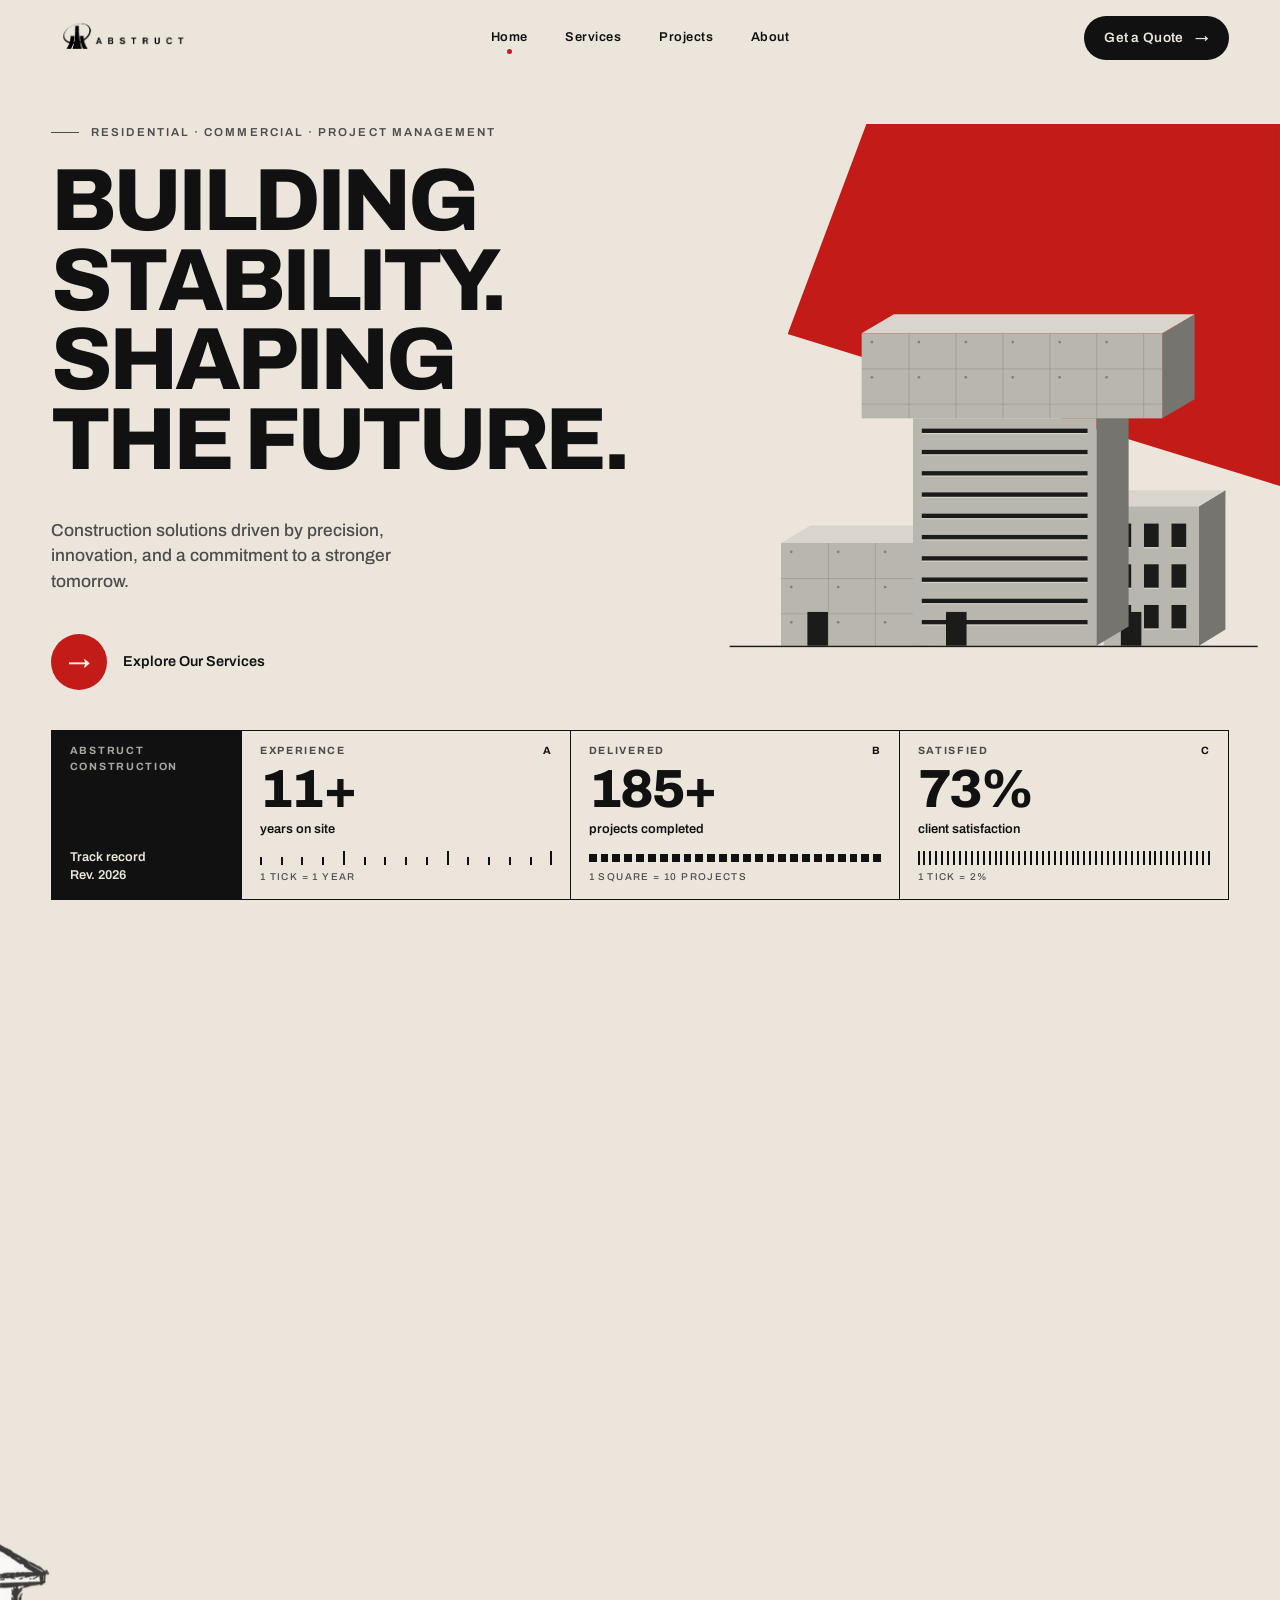
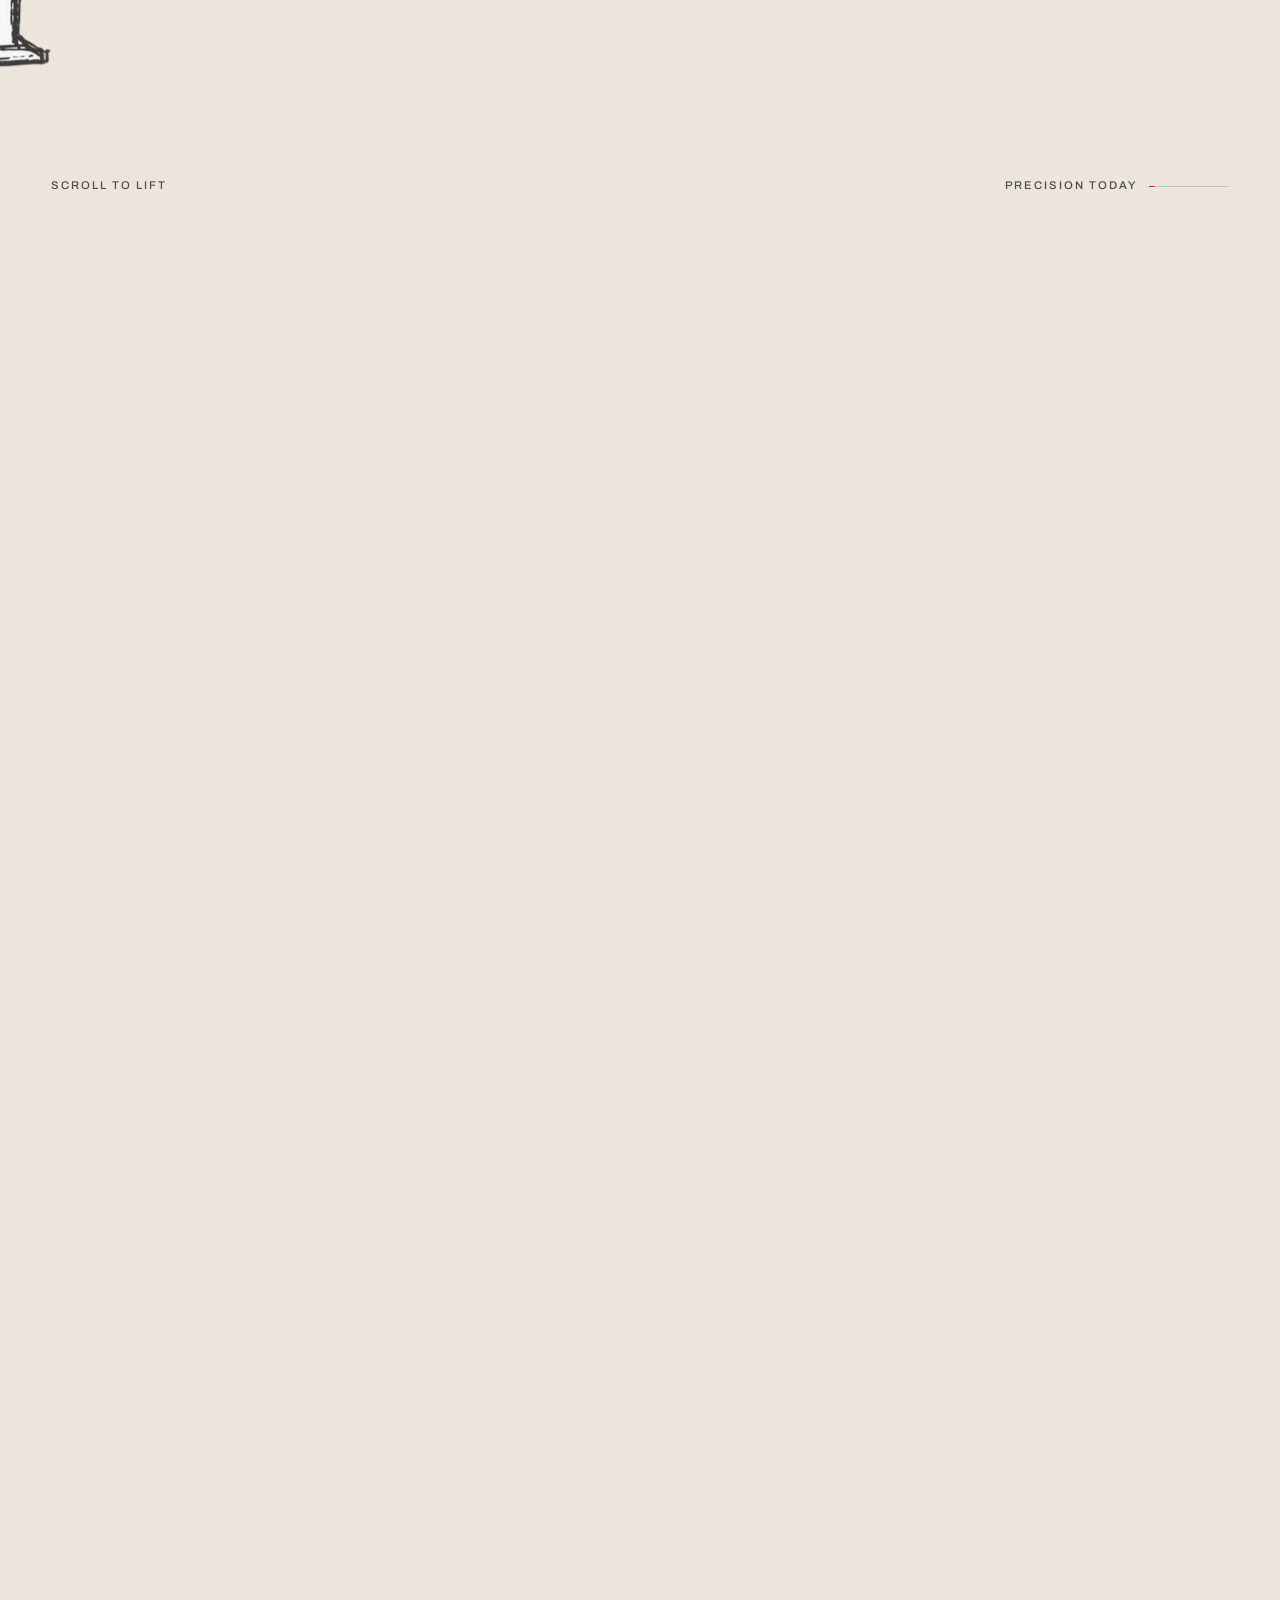
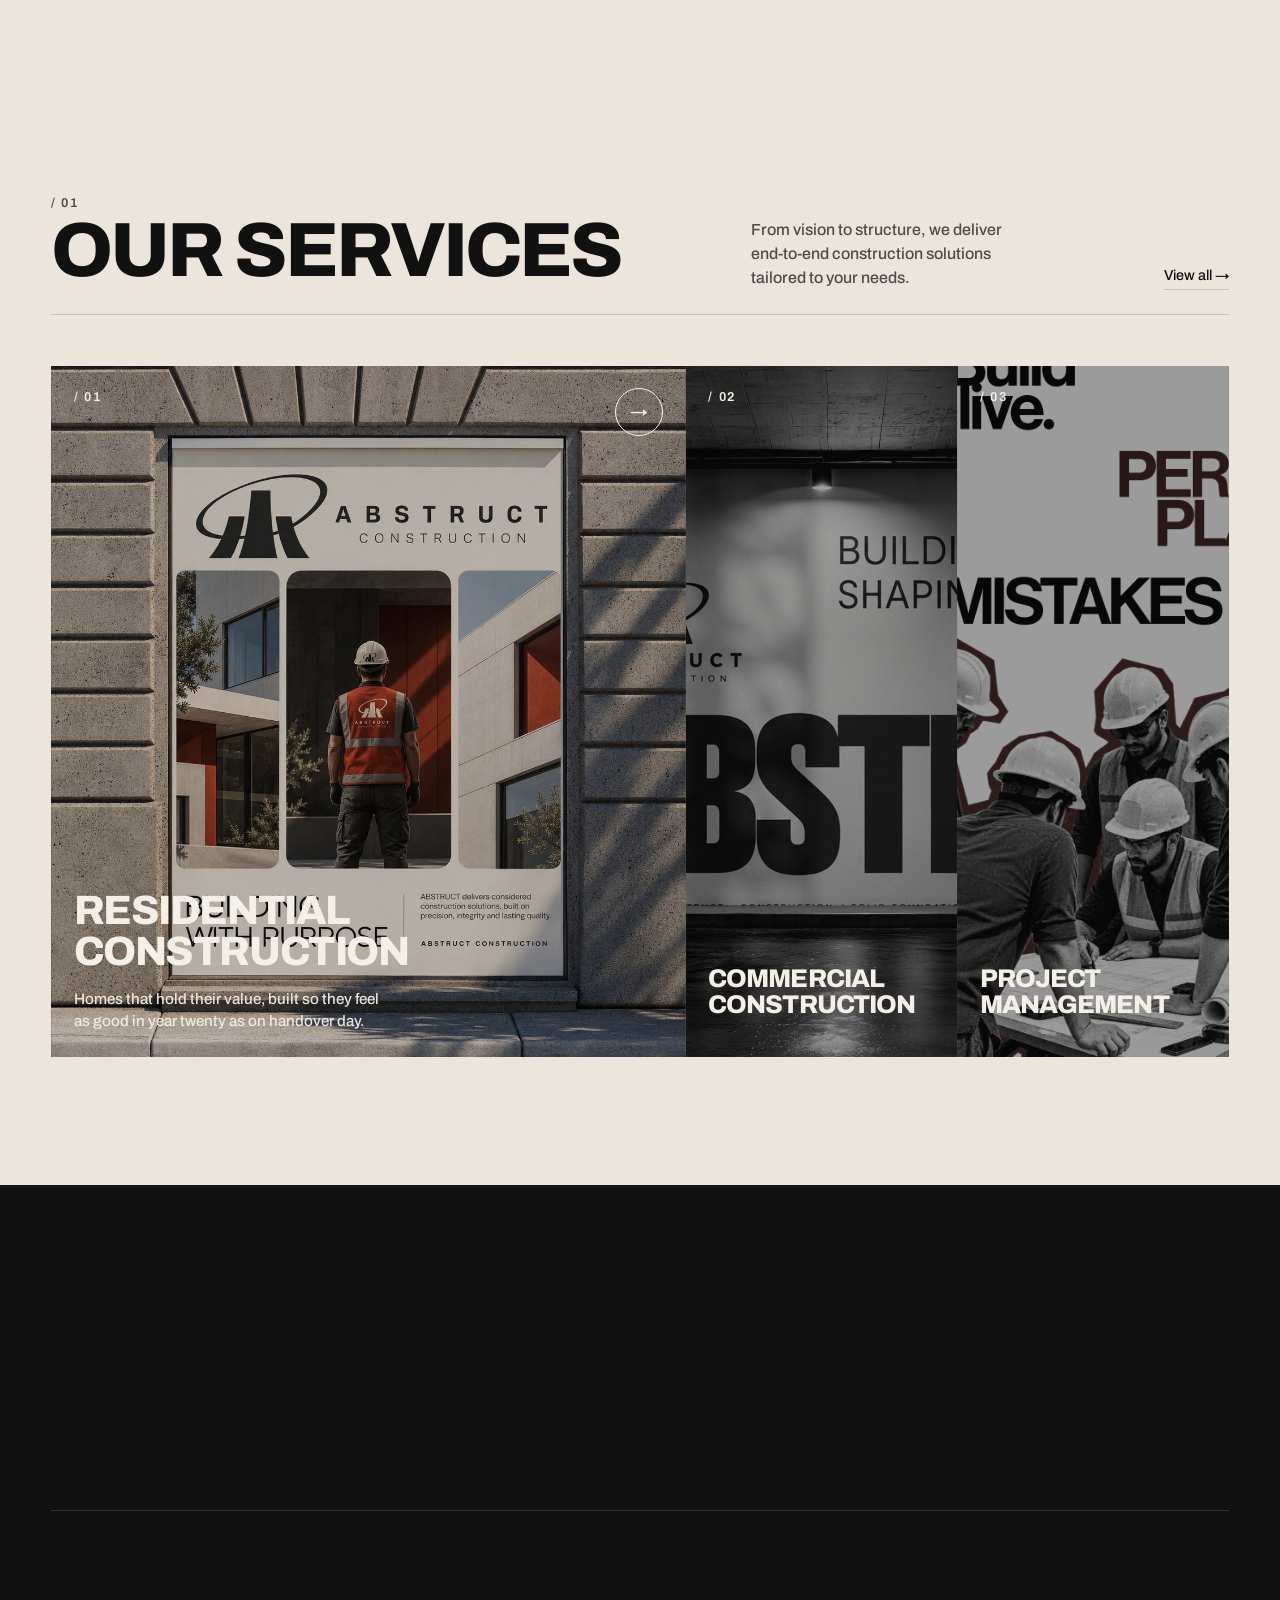
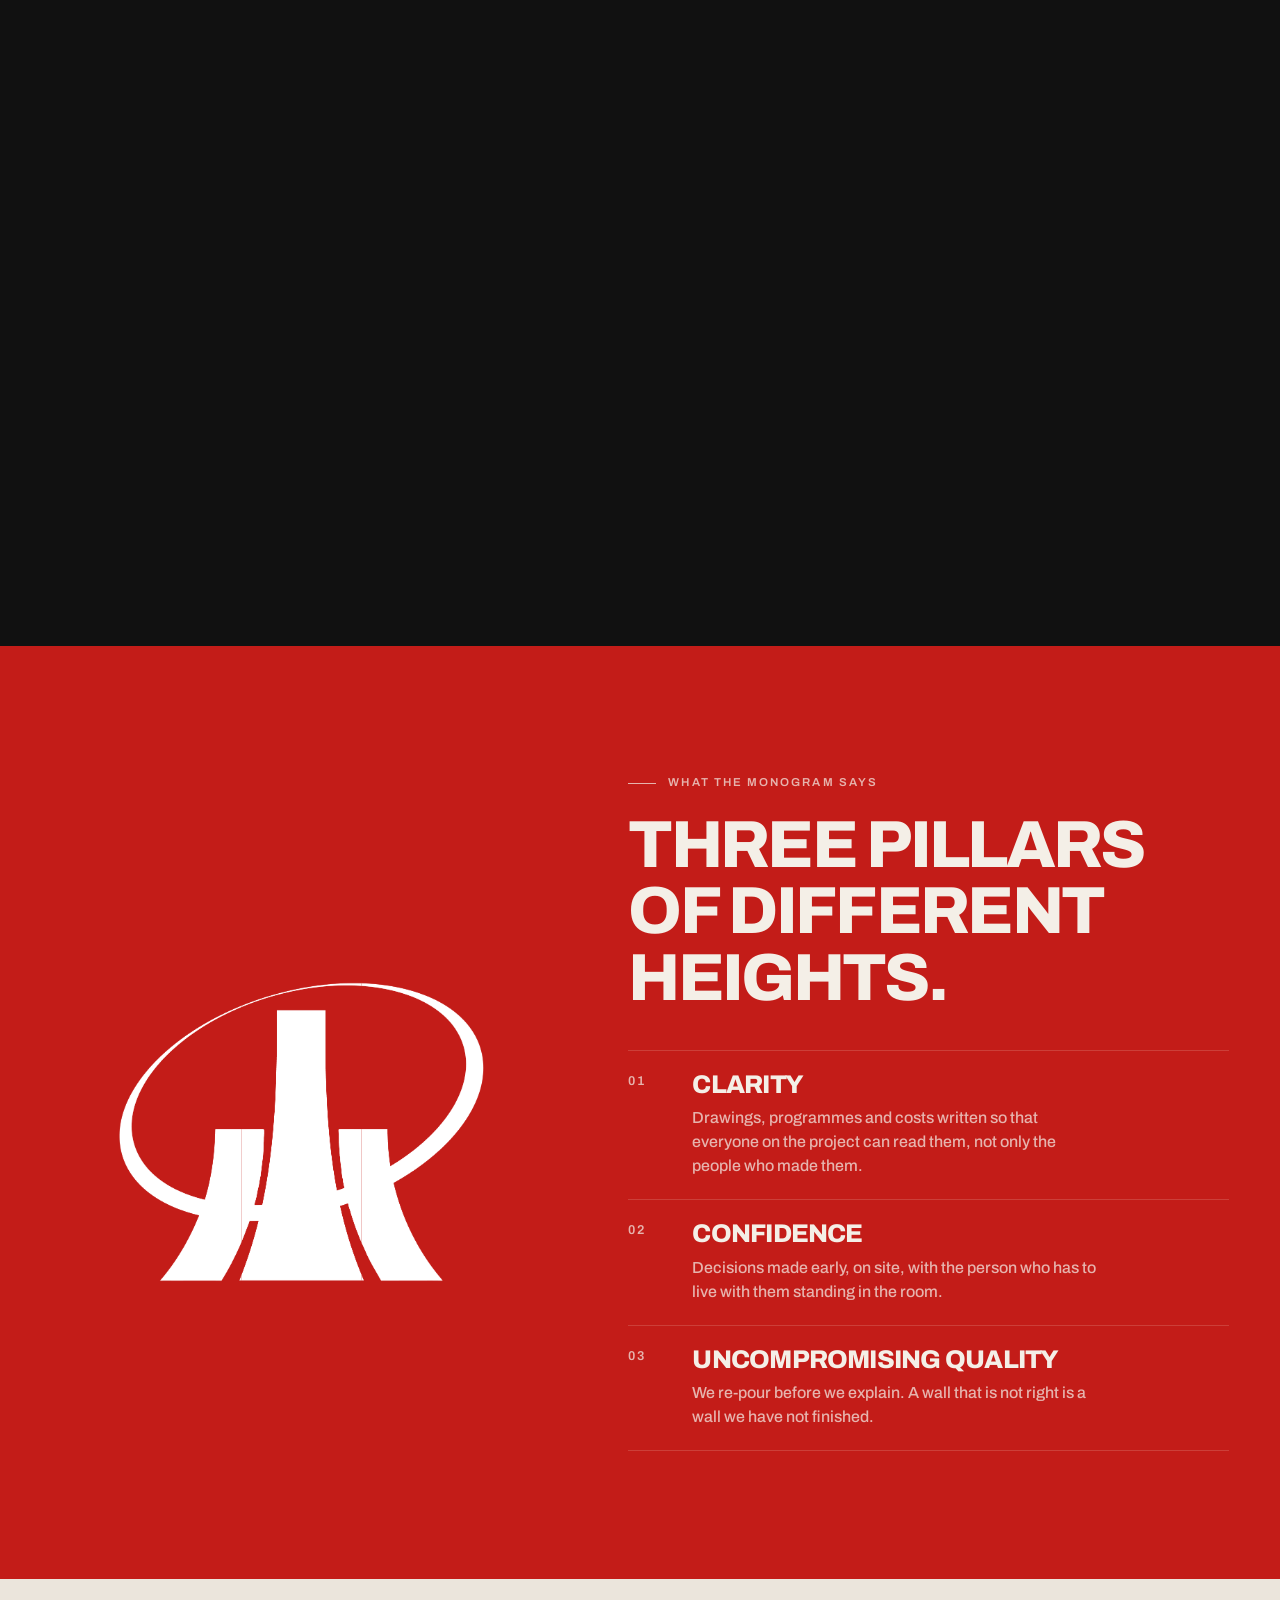
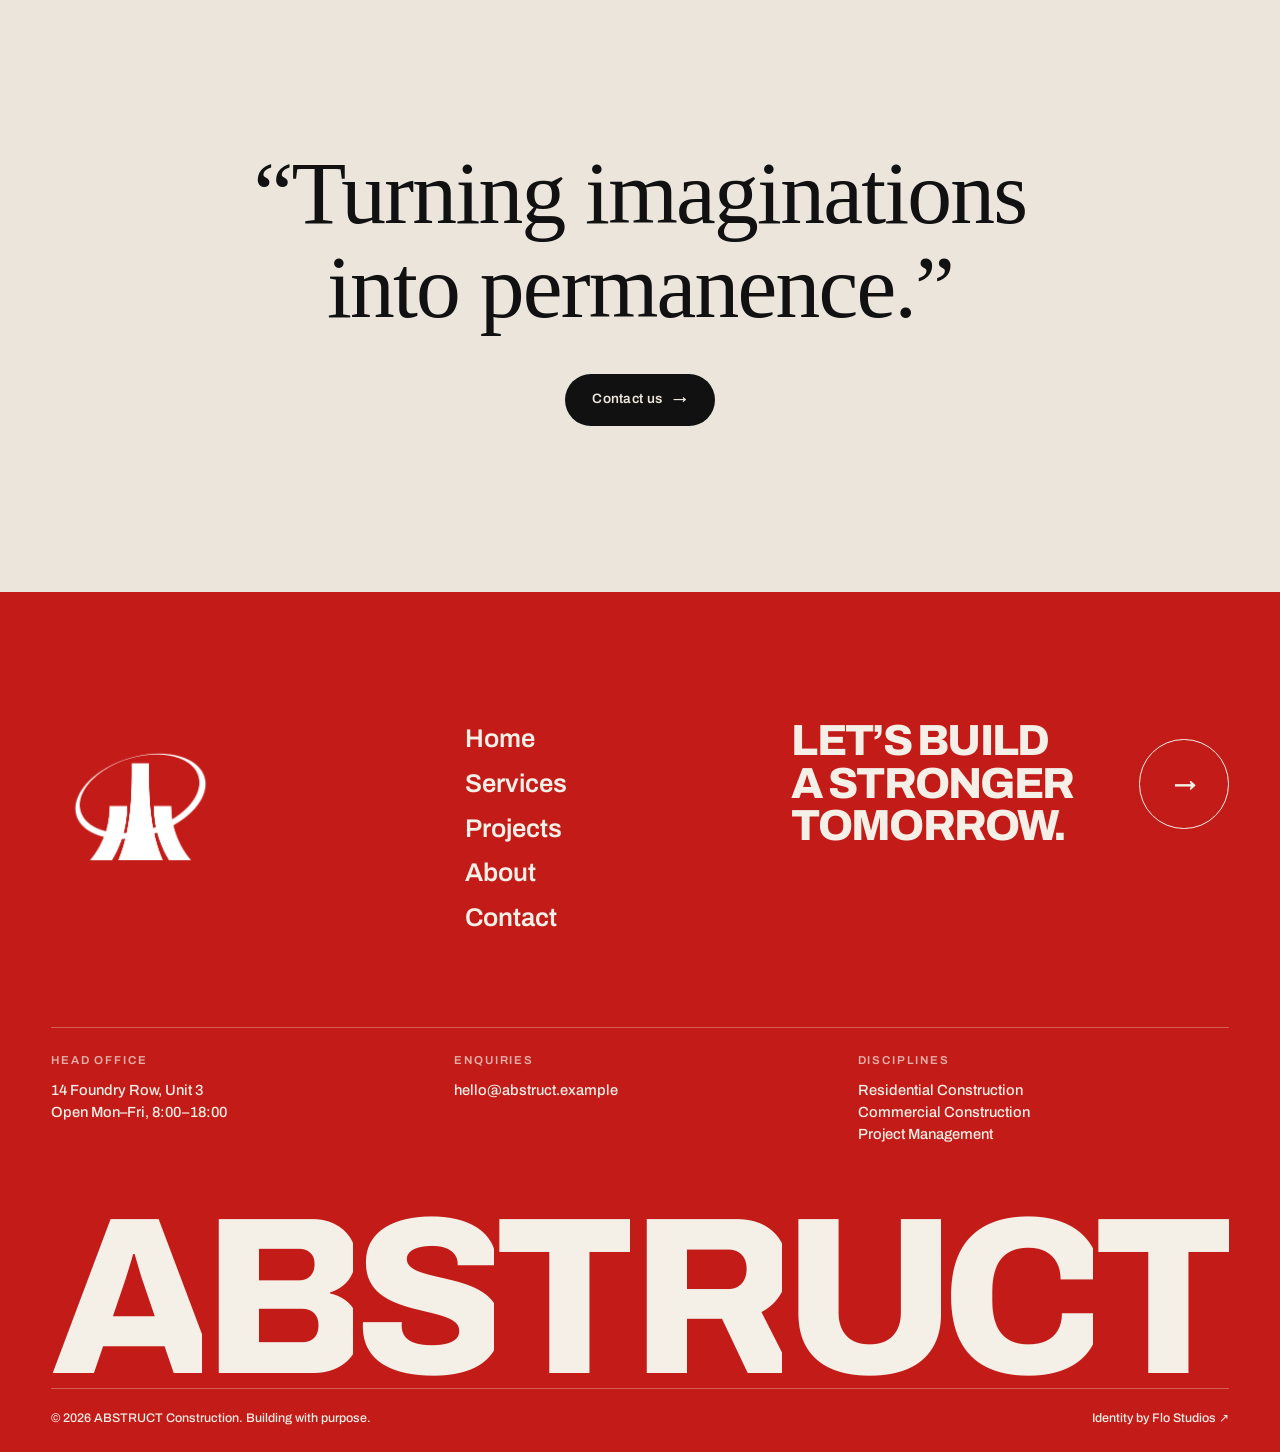
==== commit 73e0ee45: "Replace generic stats and ticker with a drawing-sheet track record - Home: stats strip becomes a tit" ====
--- a/index.html
+++ b/index.html
@@ -33,21 +33,19 @@
         <div class="hero__plane"></div>
       </div>
     </div>
-    <ul class="wrap stats rv" style="--d:.7s" aria-label="ABSTRUCT in numbers">
-      <li><b data-count="15" data-suffix="+">15+</b><span>Years of experience</span></li>
-      <li><b data-count="250" data-suffix="+">250+</b><span>Projects completed</span></li>
-      <li><b data-count="98" data-suffix="%">98%</b><span>Client satisfaction</span></li>
-    </ul>
-  </section>
-
-  <section class="marquee" data-theme="light" aria-label="Our promise">
-    <div class="marquee__skew">
-      <div class="marquee__track">
-        <span class="marquee__item">Spaces that last</span>
-        <span class="marquee__item">Building with purpose</span>
-        <span class="marquee__item">Design · Build · Deliver</span>
-        <span class="marquee__item">People · Spaces · Progress</span>
-      </div>
+    <div class="wrap hero__sheet">
+      <ul class="sheet rv" style="--d:.7s" aria-label="ABSTRUCT track record">
+        <li class="sheet__id"><span class="sheet__k">ABSTRUCT Construction</span><span class="sheet__t">Track record<br>Rev. 2026</span></li>
+        <li><span class="sheet__k">Experience<i>A</i></span>
+          <b class="sheet__n"><span data-count="15" data-suffix="+">15+</span></b><span class="sheet__u">years on site</span>
+          <span class="sheet__viz" data-kind="rule" data-n="15" aria-hidden="true"></span><span class="sheet__cap">1 tick = 1 year</span></li>
+        <li><span class="sheet__k">Delivered<i>B</i></span>
+          <b class="sheet__n"><span data-count="250" data-suffix="+">250+</span></b><span class="sheet__u">projects completed</span>
+          <span class="sheet__viz" data-kind="blocks" data-n="25" aria-hidden="true"></span><span class="sheet__cap">1 square = 10 projects</span></li>
+        <li><span class="sheet__k">Satisfied<i>C</i></span>
+          <b class="sheet__n"><span data-count="98" data-suffix="%">98%</span></b><span class="sheet__u">client satisfaction</span>
+          <span class="sheet__viz" data-kind="bars" data-n="50" aria-hidden="true"></span><span class="sheet__cap">1 tick = 2%</span></li>
+      </ul>
     </div>
   </section>
 
--- a/css/base.css
+++ b/css/base.css
@@ -196,16 +196,6 @@
 body[data-theme="red"] .cursor { background: var(--paper); }
 body[data-theme="red"] .cursor span { color: var(--red); }
 @media (hover: none), (pointer: coarse) { .cursor { display: none; } }
-
-/* ---------- marquee ---------- */
-.marquee { overflow: hidden; padding: clamp(1.25rem, 2.6vw, 2.2rem) 0; border-block: 1px solid var(--line); }
-.marquee__skew { transform: skewX(var(--skew, 0deg)); will-change: transform; }
-.marquee__track { display: flex; width: max-content; animation: marquee 38s linear infinite; }
-.marquee:hover .marquee__track { animation-play-state: paused; }
-.marquee__item { display: flex; align-items: center; font-size: clamp(2.2rem, 6.4vw, 6.2rem); font-weight: 800; text-transform: uppercase; letter-spacing: -.045em; line-height: 1; white-space: nowrap; }
-.marquee__item:nth-child(even) { font-weight: 300; font-stretch: 125%; }
-.marquee__item::after { content: ""; width: .32em; height: .32em; margin-inline: .55em; background: var(--red); flex: none; }
-@keyframes marquee { to { transform: translateX(-50%); } }
 
 /* ---------- footer ---------- */
 .foot { background: var(--red); color: var(--paper); padding-top: var(--gap); overflow: hidden; }
@@ -234,7 +224,6 @@
   body { transition: none; }
   .js .rv, .js .ln > span, .js .img-rv img, .foot__word b { opacity: 1; transform: none; transition: none; }
   .label::before { width: 28px; transition: none; }
-  .marquee__track { animation: none; }
   .curtain { display: none; }
   .nav { transition: none; }
 }
--- a/css/home.css
+++ b/css/home.css
@@ -19,17 +19,36 @@
 .hero__art .ground { fill: none; }
 .hero__tag { position: absolute; right: 0; bottom: 2.2rem; z-index: 2; text-align: right; font-size: .7rem; letter-spacing: .18em; text-transform: uppercase; color: var(--ink-2); }
 
-.stats { display: grid; grid-template-columns: repeat(3, minmax(0, 1fr)); border-top: 1px solid var(--line); }
-.stats li { display: flex; align-items: center; gap: .9rem; padding: 1.3rem 0 1.5rem; }
-.stats li + li { padding-left: clamp(1rem, 3vw, 3rem); border-left: 1px solid var(--line); }
-.stats b { font-size: clamp(2.2rem, 4.4vw, 4rem); font-weight: 800; letter-spacing: -.04em; line-height: 1; font-variant-numeric: tabular-nums; }
-.stats span { font-size: .7rem; letter-spacing: .14em; text-transform: uppercase; line-height: 1.35; max-width: 10ch; color: var(--ink-2); }
+.hero__sheet { padding-bottom: clamp(1rem, 2vw, 1.75rem); }
+.sheet { display: grid; grid-template-columns: minmax(0, 1.15fr) repeat(3, minmax(0, 2fr)); border: 1.5px solid var(--ink); }
+.sheet li { display: grid; align-content: space-between; gap: .3rem; min-height: 150px; padding: .8rem 1.1rem .9rem; }
+.sheet li + li { border-left: 1px solid var(--ink); }
+.sheet__k { display: flex; justify-content: space-between; gap: 1rem; font-size: .66rem; font-weight: 700; letter-spacing: .16em; text-transform: uppercase; color: var(--ink-2); }
+.sheet__k i { font-style: normal; color: var(--ink); }
+.sheet__t { font-size: .8rem; font-weight: 600; line-height: 1.45; }
+.sheet__id { background: var(--ink); color: var(--bg); }
+.sheet__id .sheet__k { color: inherit; opacity: .7; }
+.sheet__n { font-size: clamp(2.4rem, 4.2vw, 3.8rem); font-weight: 800; letter-spacing: -.045em; line-height: .95; font-variant-numeric: tabular-nums; }
+.sheet__u { font-size: .8rem; font-weight: 600; }
+.sheet__viz { display: flex; align-items: flex-end; justify-content: space-between; gap: 3px; height: 14px; margin-top: .45rem; }
+.sheet__viz i { display: block; flex: 0 0 auto; background: var(--ink); transform-origin: 50% 100%; }
+.sheet__viz[data-kind="rule"] i { width: 2px; height: 55%; }
+.sheet__viz[data-kind="rule"] i.is-major { height: 100%; }
+.sheet__viz[data-kind="blocks"] { justify-content: flex-start; align-items: center; gap: 4px; }
+.sheet__viz[data-kind="blocks"] i { flex: 1 1 0; max-width: 11px; aspect-ratio: 1; }
+.sheet__viz[data-kind="bars"] i { width: 2px; height: 100%; }
+.sheet__viz[data-kind="bars"] i.is-open { background: transparent; box-shadow: inset 0 0 0 1px var(--ink); }
+.sheet__cap { font-size: .62rem; letter-spacing: .14em; text-transform: uppercase; color: var(--ink-2); }
+.js .sheet__viz i { transform: scaleY(0); transition: transform .6s var(--spring); transition-delay: calc(.8s + var(--i) * var(--st, 30ms)); }
+.js .sheet.is-in .sheet__viz i { transform: none; }
+.sheet__viz[data-kind="bars"] { --st: 14ms; }
 
 @media (max-width: 900px) {
   .hero__grid { grid-template-columns: 1fr; }
   .hero__art { min-height: 0; aspect-ratio: 640 / 700; max-height: 70vh; justify-self: center; width: min(100%, 480px); }
-  .stats { grid-template-columns: 1fr; }
-  .stats li + li { padding-left: 0; border-left: 0; border-top: 1px solid var(--line); }
+  .sheet { grid-template-columns: 1fr; }
+  .sheet li { min-height: 0; gap: .5rem; }
+  .sheet li + li { border-left: 0; border-top: 1px solid var(--ink); }
 }
 
 /* ---------- beam (scroll-pinned) ---------- */
@@ -136,6 +155,7 @@
 .quote .btn { margin-top: clamp(1.5rem, 3.5vw, 2.5rem); }
 
 @media (prefers-reduced-motion: reduce) {
+  .js .sheet__viz i { transform: none; transition: none; }
   .js .hero__plane, .js .hero__art .blk { transform: none; transition: none; opacity: 1; }
   .js .svc__p { clip-path: none; }
   .js .mono img { --y: 0%; transition: none; }
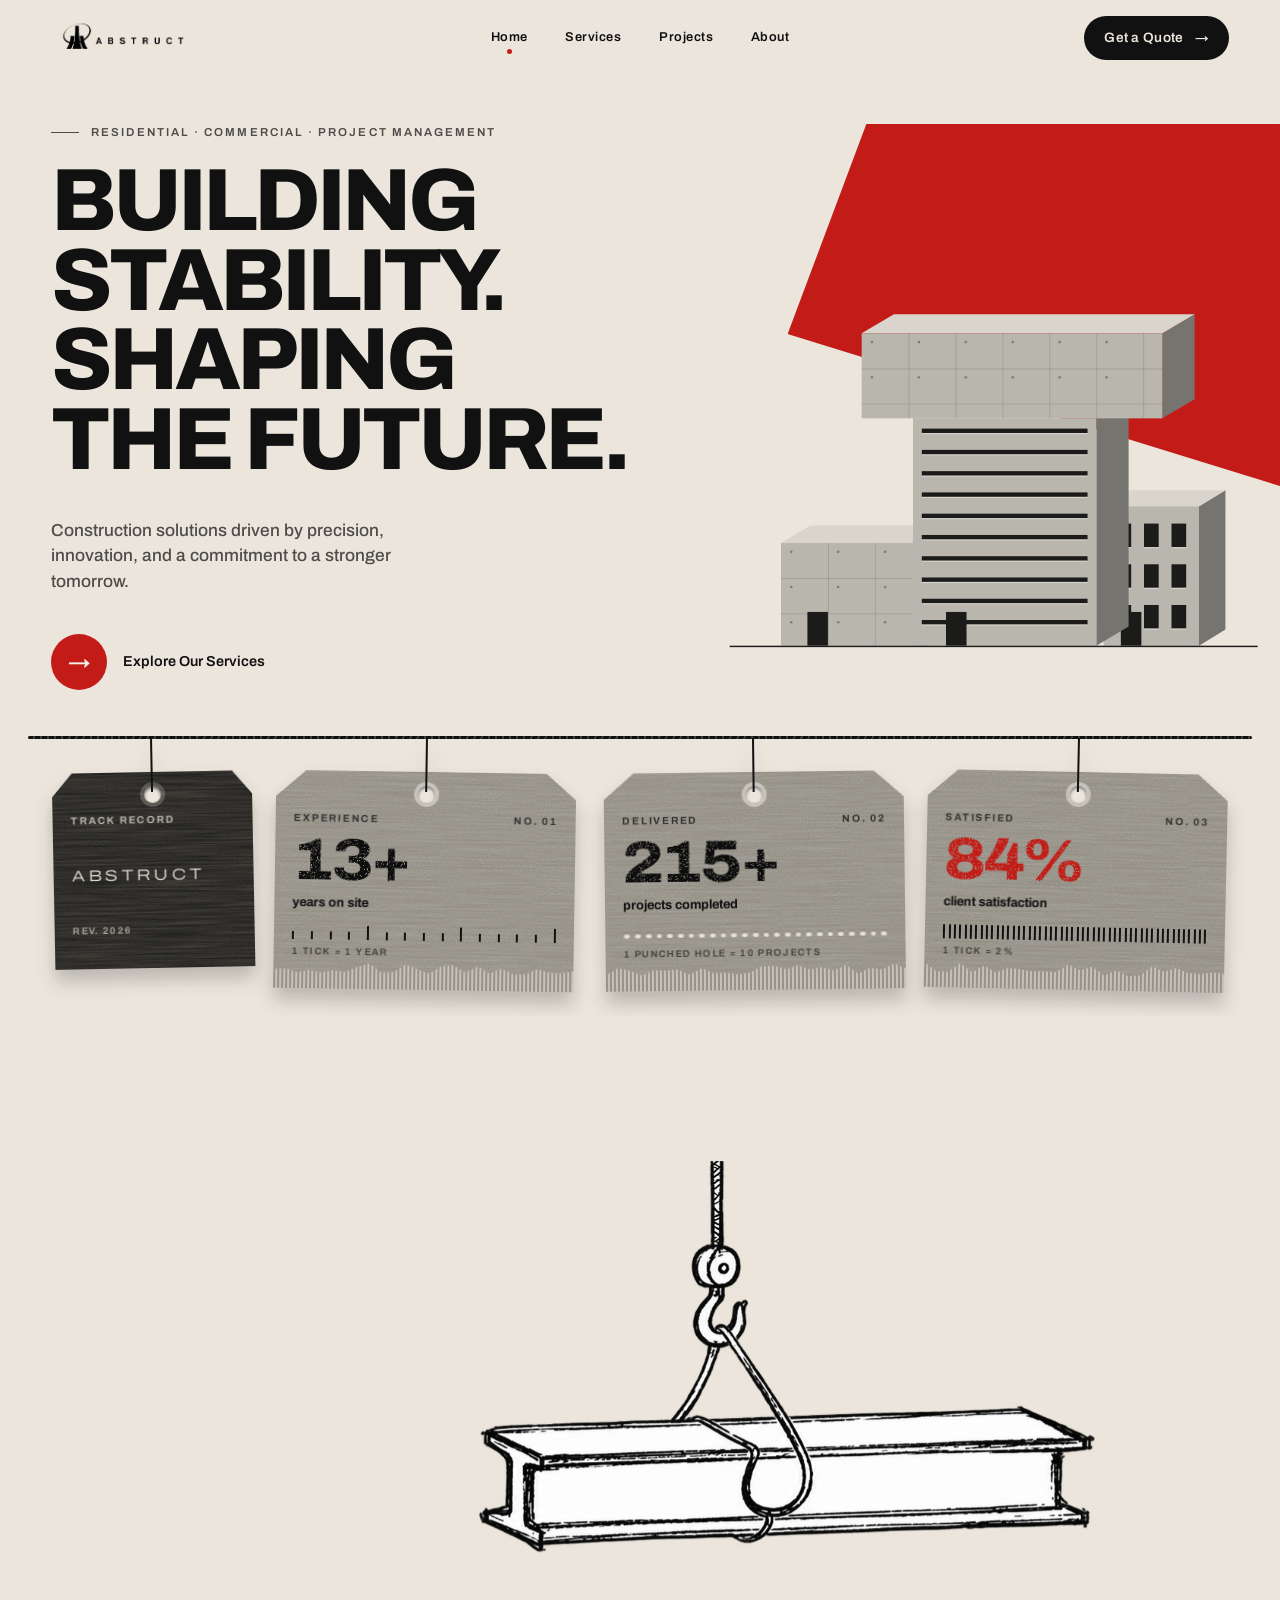
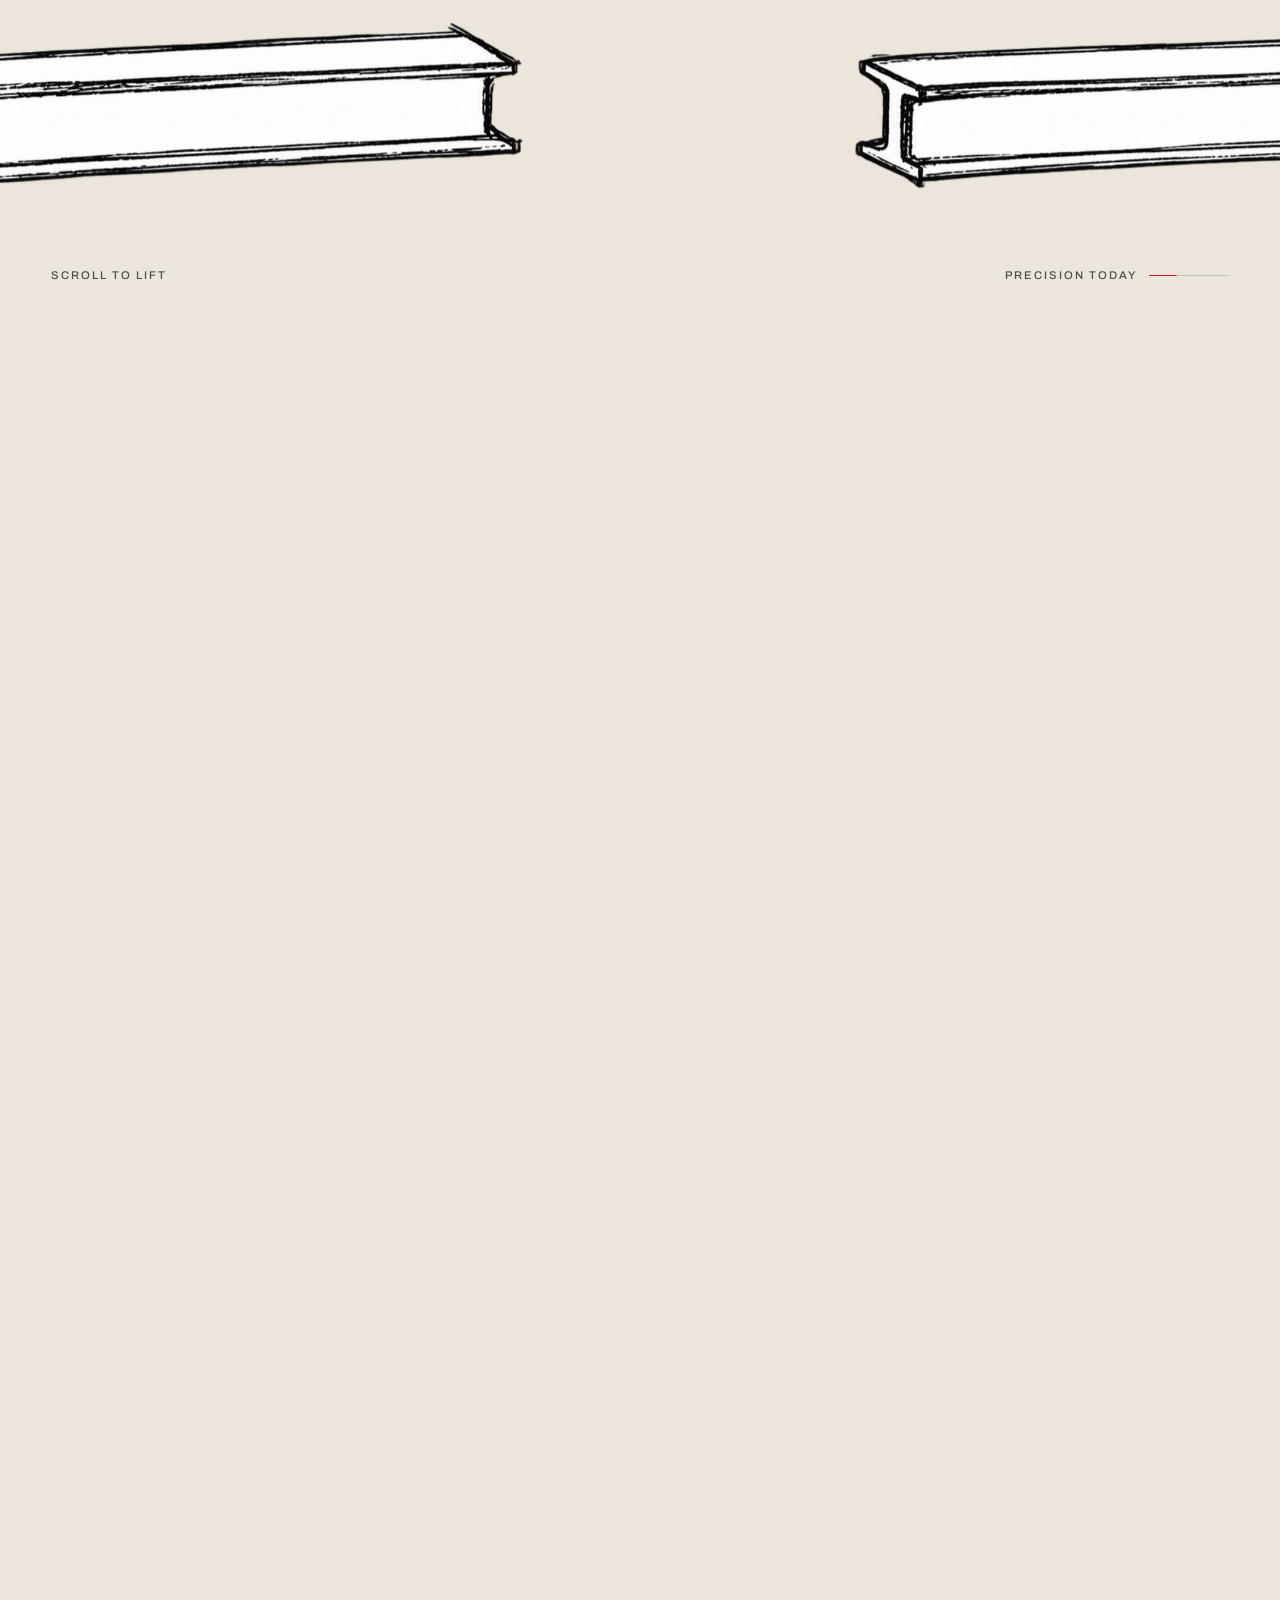
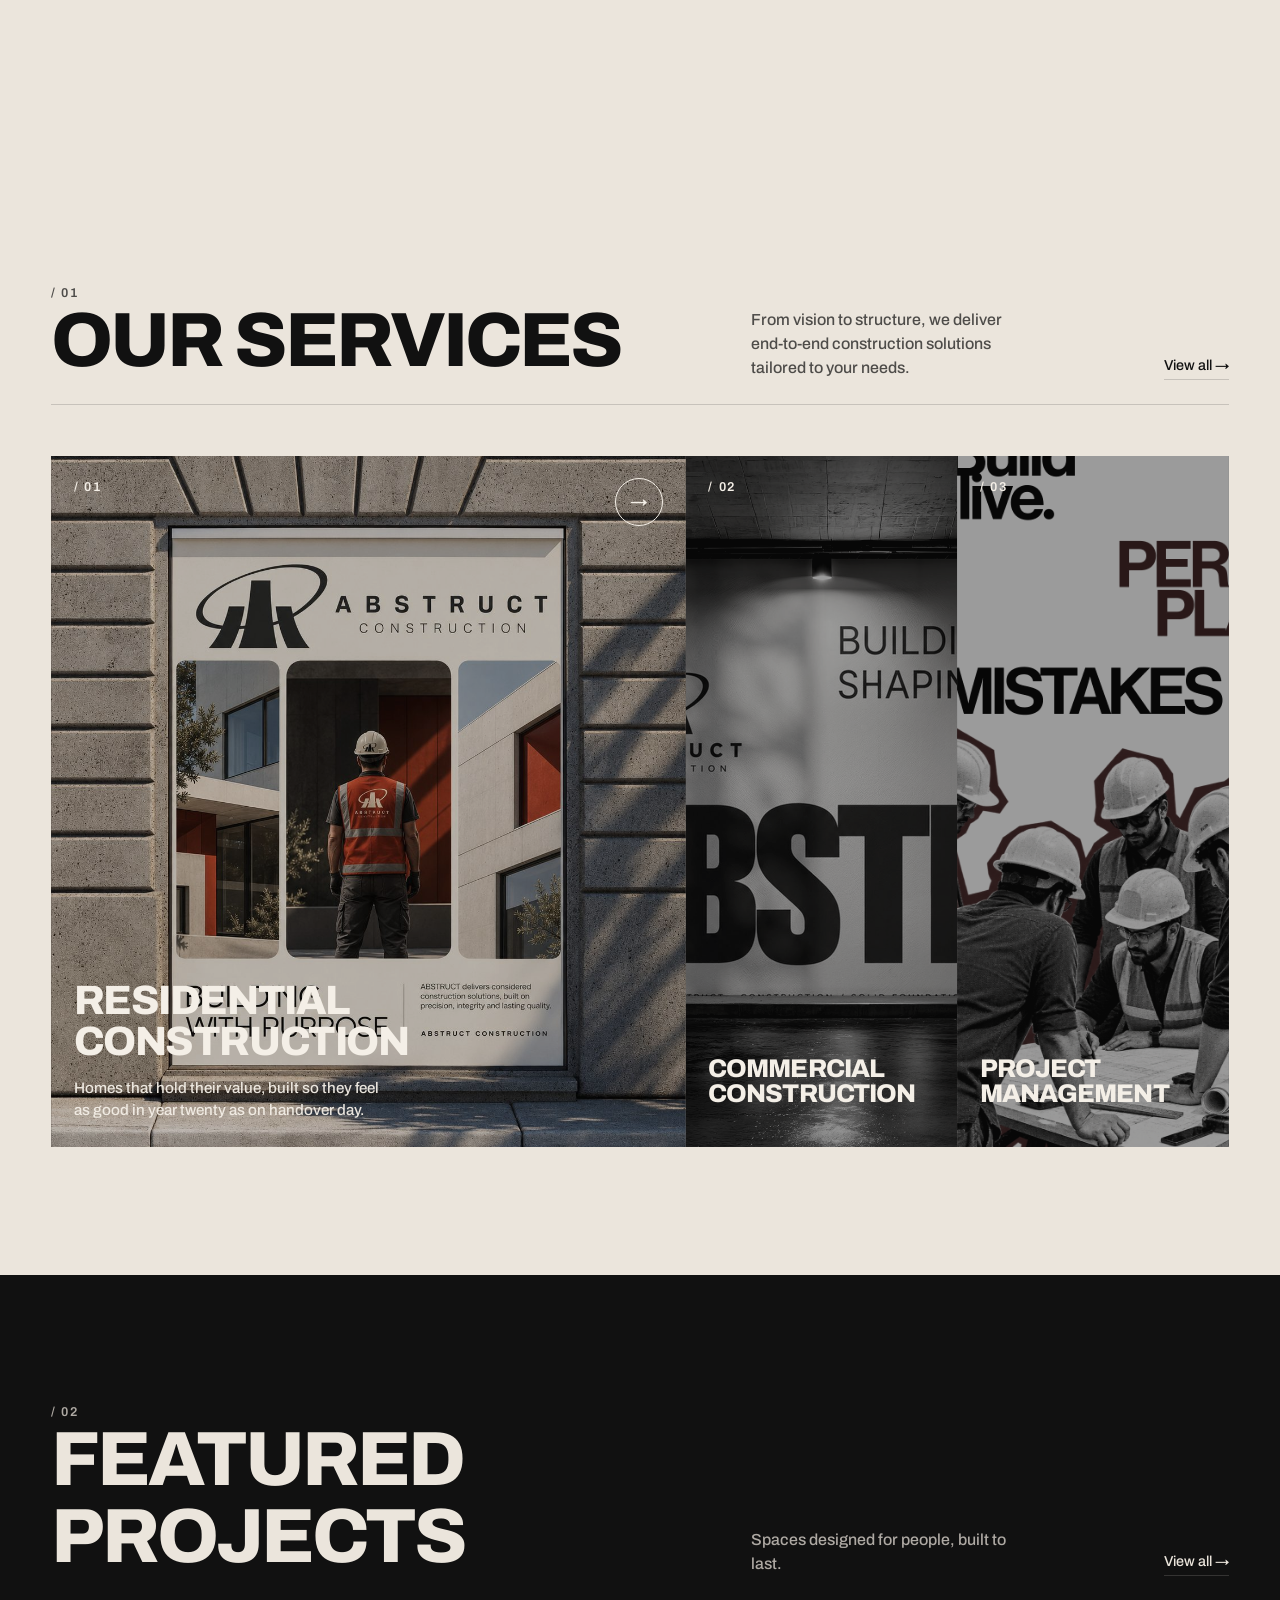
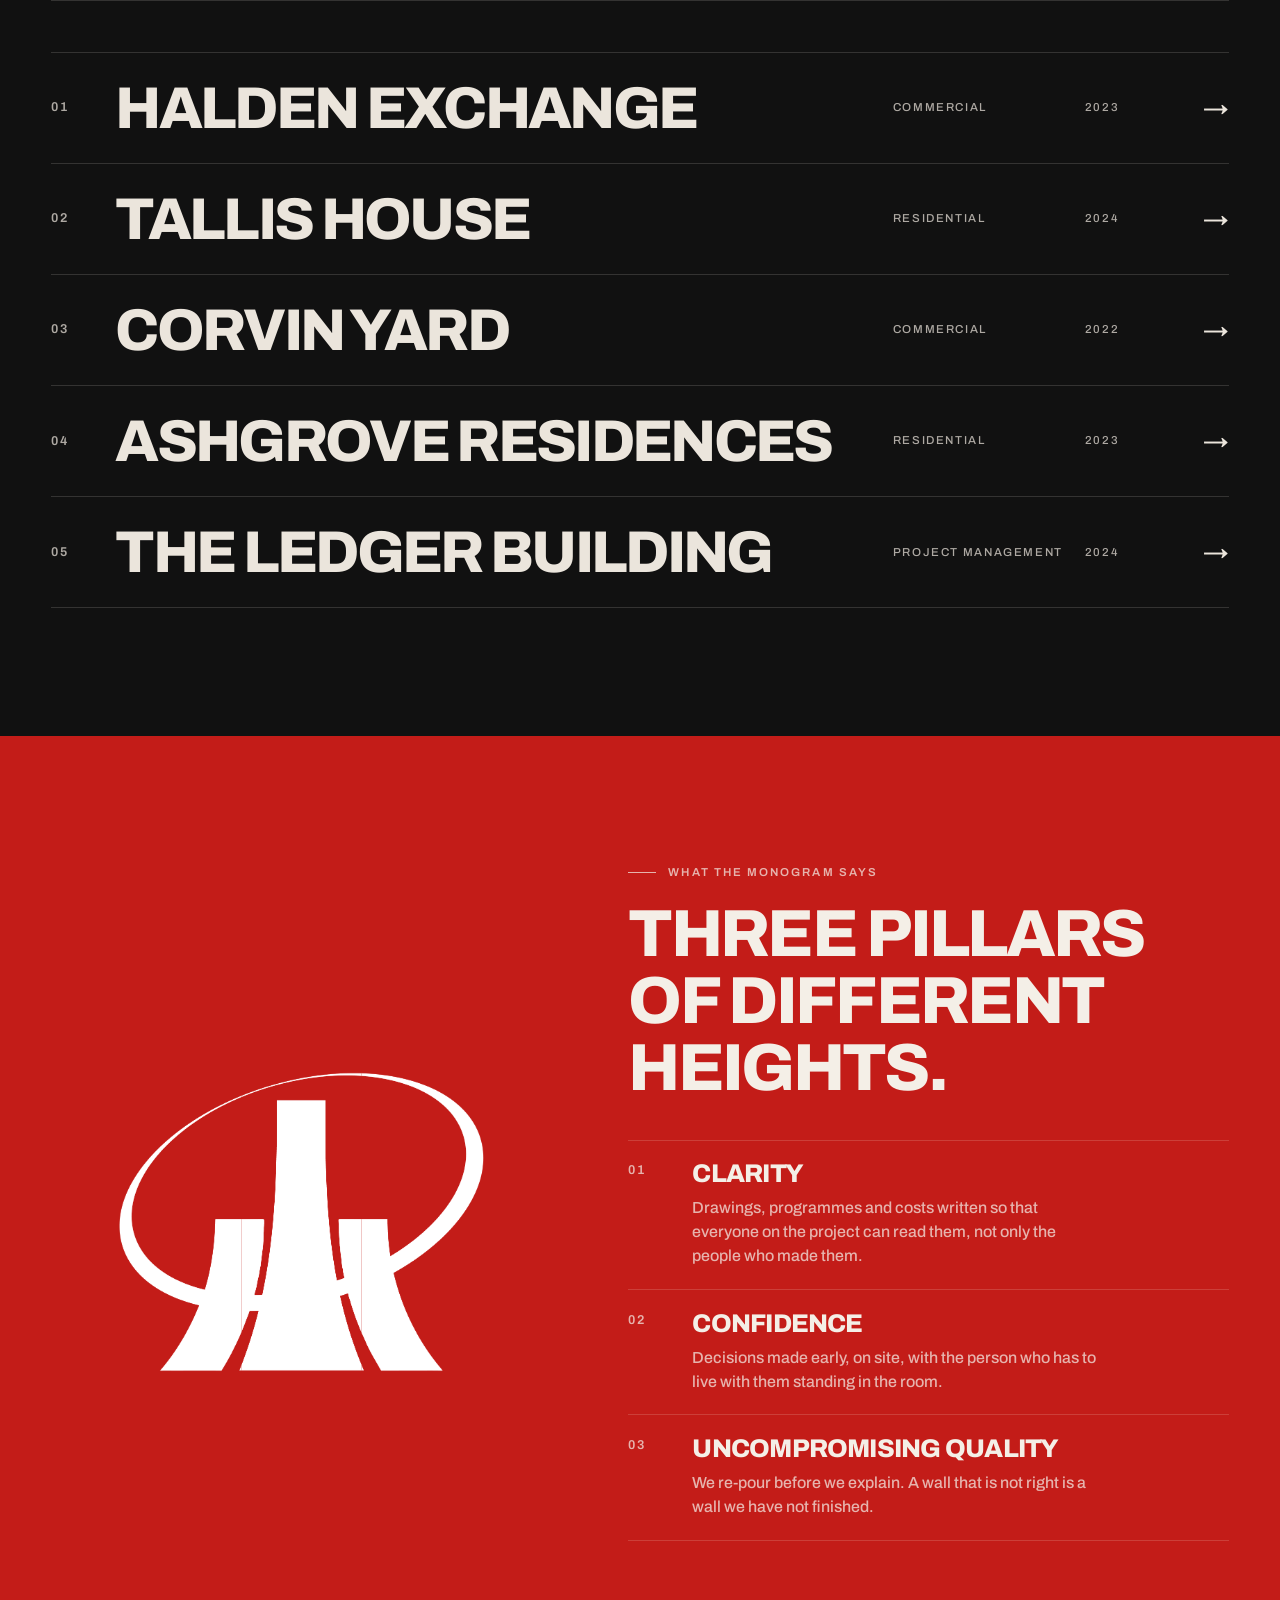
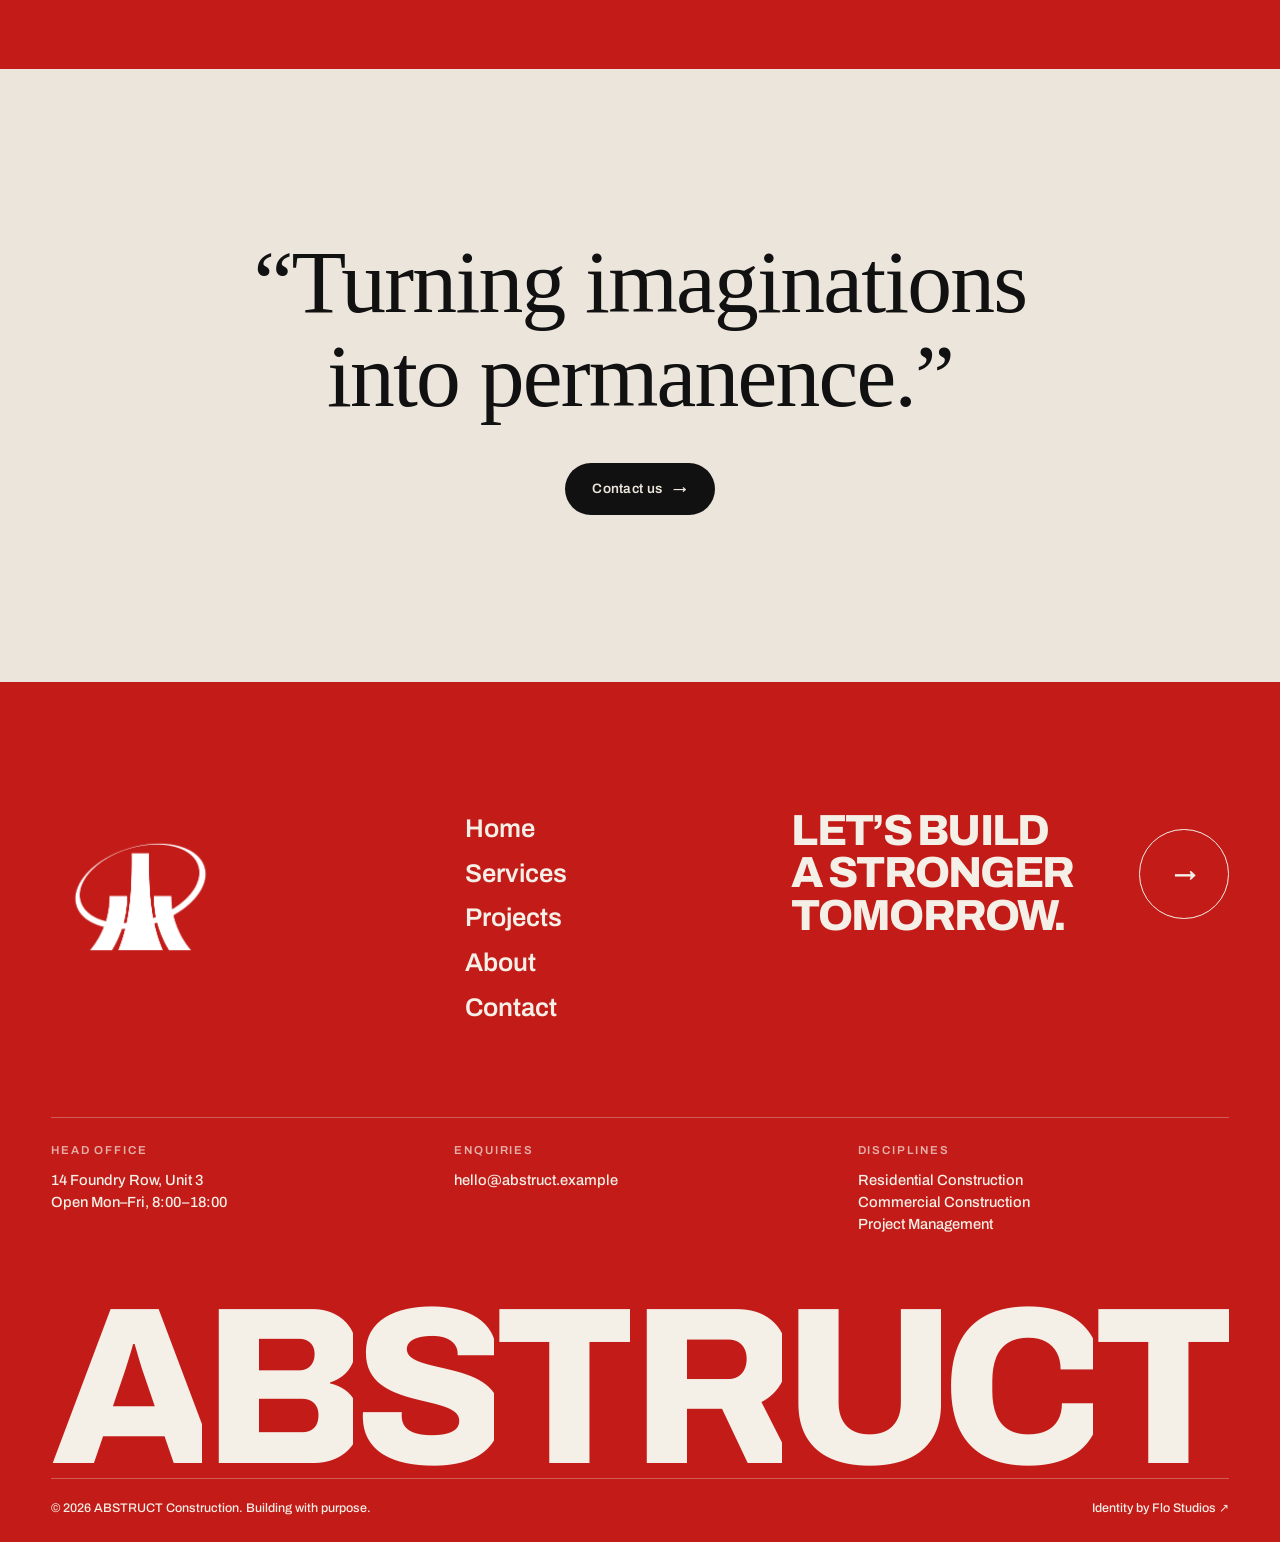
==== commit e9342437: "Replace stats with paperboard tags on Home and About - New shared js/tags.js: four greyboard tags hu" ====
--- a/index.html
+++ b/index.html
@@ -33,20 +33,7 @@
         <div class="hero__plane"></div>
       </div>
     </div>
-    <div class="wrap hero__sheet">
-      <ul class="sheet rv" style="--d:.7s" aria-label="ABSTRUCT track record">
-        <li class="sheet__id"><span class="sheet__k">ABSTRUCT Construction</span><span class="sheet__t">Track record<br>Rev. 2026</span></li>
-        <li><span class="sheet__k">Experience<i>A</i></span>
-          <b class="sheet__n"><span data-count="15" data-suffix="+">15+</span></b><span class="sheet__u">years on site</span>
-          <span class="sheet__viz" data-kind="rule" data-n="15" aria-hidden="true"></span><span class="sheet__cap">1 tick = 1 year</span></li>
-        <li><span class="sheet__k">Delivered<i>B</i></span>
-          <b class="sheet__n"><span data-count="250" data-suffix="+">250+</span></b><span class="sheet__u">projects completed</span>
-          <span class="sheet__viz" data-kind="blocks" data-n="25" aria-hidden="true"></span><span class="sheet__cap">1 square = 10 projects</span></li>
-        <li><span class="sheet__k">Satisfied<i>C</i></span>
-          <b class="sheet__n"><span data-count="98" data-suffix="%">98%</span></b><span class="sheet__u">client satisfaction</span>
-          <span class="sheet__viz" data-kind="bars" data-n="50" aria-hidden="true"></span><span class="sheet__cap">1 tick = 2%</span></li>
-      </ul>
-    </div>
+    <div class="wrap hero__tags" data-tags></div>
   </section>
 
   <section class="beam" id="beam" data-theme="light" aria-label="We build trust">
@@ -117,6 +104,7 @@
 
 </main>
 <script src="js/core.js"></script>
+<script src="js/tags.js"></script>
 <script src="js/art.js"></script>
 <script src="js/data.js"></script>
 <script src="js/home.js"></script>
--- a/css/home.css
+++ b/css/home.css
@@ -19,36 +19,10 @@
 .hero__art .ground { fill: none; }
 .hero__tag { position: absolute; right: 0; bottom: 2.2rem; z-index: 2; text-align: right; font-size: .7rem; letter-spacing: .18em; text-transform: uppercase; color: var(--ink-2); }
 
-.hero__sheet { padding-bottom: clamp(1rem, 2vw, 1.75rem); }
-.sheet { display: grid; grid-template-columns: minmax(0, 1.15fr) repeat(3, minmax(0, 2fr)); border: 1.5px solid var(--ink); }
-.sheet li { display: grid; align-content: space-between; gap: .3rem; min-height: 150px; padding: .8rem 1.1rem .9rem; }
-.sheet li + li { border-left: 1px solid var(--ink); }
-.sheet__k { display: flex; justify-content: space-between; gap: 1rem; font-size: .66rem; font-weight: 700; letter-spacing: .16em; text-transform: uppercase; color: var(--ink-2); }
-.sheet__k i { font-style: normal; color: var(--ink); }
-.sheet__t { font-size: .8rem; font-weight: 600; line-height: 1.45; }
-.sheet__id { background: var(--ink); color: var(--bg); }
-.sheet__id .sheet__k { color: inherit; opacity: .7; }
-.sheet__n { font-size: clamp(2.4rem, 4.2vw, 3.8rem); font-weight: 800; letter-spacing: -.045em; line-height: .95; font-variant-numeric: tabular-nums; }
-.sheet__u { font-size: .8rem; font-weight: 600; }
-.sheet__viz { display: flex; align-items: flex-end; justify-content: space-between; gap: 3px; height: 14px; margin-top: .45rem; }
-.sheet__viz i { display: block; flex: 0 0 auto; background: var(--ink); transform-origin: 50% 100%; }
-.sheet__viz[data-kind="rule"] i { width: 2px; height: 55%; }
-.sheet__viz[data-kind="rule"] i.is-major { height: 100%; }
-.sheet__viz[data-kind="blocks"] { justify-content: flex-start; align-items: center; gap: 4px; }
-.sheet__viz[data-kind="blocks"] i { flex: 1 1 0; max-width: 11px; aspect-ratio: 1; }
-.sheet__viz[data-kind="bars"] i { width: 2px; height: 100%; }
-.sheet__viz[data-kind="bars"] i.is-open { background: transparent; box-shadow: inset 0 0 0 1px var(--ink); }
-.sheet__cap { font-size: .62rem; letter-spacing: .14em; text-transform: uppercase; color: var(--ink-2); }
-.js .sheet__viz i { transform: scaleY(0); transition: transform .6s var(--spring); transition-delay: calc(.8s + var(--i) * var(--st, 30ms)); }
-.js .sheet.is-in .sheet__viz i { transform: none; }
-.sheet__viz[data-kind="bars"] { --st: 14ms; }
 
 @media (max-width: 900px) {
   .hero__grid { grid-template-columns: 1fr; }
   .hero__art { min-height: 0; aspect-ratio: 640 / 700; max-height: 70vh; justify-self: center; width: min(100%, 480px); }
-  .sheet { grid-template-columns: 1fr; }
-  .sheet li { min-height: 0; gap: .5rem; }
-  .sheet li + li { border-left: 0; border-top: 1px solid var(--ink); }
 }
 
 /* ---------- beam (scroll-pinned) ---------- */
@@ -155,7 +129,6 @@
 .quote .btn { margin-top: clamp(1.5rem, 3.5vw, 2.5rem); }
 
 @media (prefers-reduced-motion: reduce) {
-  .js .sheet__viz i { transform: none; transition: none; }
   .js .hero__plane, .js .hero__art .blk { transform: none; transition: none; opacity: 1; }
   .js .svc__p { clip-path: none; }
   .js .mono img { --y: 0%; transition: none; }
@@ -170,3 +143,61 @@
   .beam__fig { width: 190%; max-width: none; flex: none; }
   .beam__stick { justify-items: center; }
 }
+
+/* ---------- track record: paperboard tags hung on a rope ---------- */
+.hero__tags { padding-bottom: clamp(1rem, 2vw, 1.75rem); }
+.boards { --board: #ABA89F; position: relative; display: grid; grid-template-columns: minmax(0, 1fr) repeat(3, minmax(0, 1.5fr)); gap: clamp(.75rem, 2vw, 1.75rem); padding-top: 8px; }
+.boards::before { content: ""; position: absolute; left: -2%; right: -2%; top: 6px; height: 3px; border-radius: 2px; background: repeating-linear-gradient(100deg, #111 0 5px, #3d3d3b 5px 7px); }
+.tag { --r: 0deg; position: relative; padding-top: 34px; transform-origin: 50% 0; filter: drop-shadow(0 12px 9px rgba(17, 17, 17, .22)); }
+.tag::before { content: ""; position: absolute; left: 50%; top: 0; z-index: 3; width: 1.5px; height: 54px; margin-left: -.75px; background: #111; }
+.tag--ink { --board: #1a1a19; }
+.tag__shape { position: relative; min-height: 196px; clip-path: polygon(10% 0, 90% 0, 100% 12%, 100% 100%, 0 100%, 0 12%);
+  background: repeating-linear-gradient(90deg, rgba(0, 0, 0, .2) 0 2px, rgba(255, 255, 255, .14) 2px 4px), color-mix(in srgb, var(--board) 62%, #d9d0c0); }
+.tag__liner { position: absolute; inset: 0; clip-path: polygon(10% 0, 90% 0, 100% 12%, 100% 100%, 0 100%, 0 12%);
+  background:
+    url("data:image/svg+xml;utf8,<svg xmlns='http://www.w3.org/2000/svg' width='260' height='260'><filter id='f'><feTurbulence type='fractalNoise' baseFrequency='.012 .55' numOctaves='3' seed='4'/><feColorMatrix values='0 0 0 0 .2 0 0 0 0 .17 0 0 0 0 .12 0 0 0 .6 -.14'/></filter><rect width='100%' height='100%' filter='url(%23f)'/></svg>"),
+    url("data:image/svg+xml;utf8,<svg xmlns='http://www.w3.org/2000/svg' width='180' height='180'><filter id='g'><feTurbulence type='fractalNoise' baseFrequency='.9' numOctaves='2' seed='11'/><feColorMatrix values='0 0 0 0 .1 0 0 0 0 .1 0 0 0 0 .1 0 0 0 .5 -.12'/></filter><rect width='100%' height='100%' filter='url(%23g)'/></svg>"),
+    var(--board); }
+.tag__hole { position: absolute; left: 50%; top: 14px; z-index: 2; width: 17px; height: 17px; margin-left: -8.5px; border-radius: 50%; background: var(--bg); box-shadow: 0 0 0 4px rgba(244, 239, 231, .5), inset 0 2px 3px rgba(0, 0, 0, .45); }
+.tag--ink .tag__hole { box-shadow: 0 0 0 4px rgba(244, 239, 231, .22), inset 0 2px 3px rgba(0, 0, 0, .6); }
+.tag__in { position: relative; z-index: 1; display: grid; align-content: start; gap: .28rem; min-height: 196px; padding: 2.5rem 1.15rem 1.9rem; color: #111; }
+.tag--ink .tag__in { color: #EBE5DC; align-content: space-between; }
+.tag__k { display: flex; justify-content: space-between; gap: 1rem; font-size: .64rem; font-weight: 700; letter-spacing: .17em; text-transform: uppercase; opacity: .72; }
+.tag__k b { font-weight: 700; }
+.tag__n { display: block; margin-top: .15rem; font-size: clamp(2.6rem, 4.6vw, 4.3rem); font-weight: 800; font-stretch: 112%; letter-spacing: -.03em; line-height: .95; font-variant-numeric: tabular-nums; filter: url(#ink); }
+.tag__n--red { color: var(--red); }
+.tag__u { font-size: .8rem; font-weight: 700; }
+.tag__mark { font-size: clamp(.8rem, 1.2vw, 1.15rem); line-height: 1.1; letter-spacing: .22em; white-space: nowrap; }
+.tag__cap { font-size: .6rem; font-weight: 600; letter-spacing: .14em; text-transform: uppercase; opacity: .66; }
+.tag__viz { display: flex; align-items: flex-end; justify-content: space-between; gap: 3px; height: 14px; margin-top: .55rem; }
+.tag__viz i { display: block; flex: 0 0 auto; background: currentColor; transform-origin: 50% 100%; }
+.tag__viz[data-kind="rule"] i { width: 2px; height: 55%; }
+.tag__viz[data-kind="rule"] i.is-major { height: 100%; }
+.tag__viz[data-kind="holes"] { justify-content: flex-start; align-items: center; gap: 4px; }
+.tag__viz[data-kind="holes"] i { flex: 1 1 0; max-width: 11px; aspect-ratio: 1; border-radius: 50%; background: var(--bg); box-shadow: inset 0 1.5px 2px rgba(0, 0, 0, .5); transform-origin: 50% 50%; }
+.tag__viz[data-kind="bars"] i { width: 2px; height: 100%; }
+.tag__viz[data-kind="bars"] i.is-open { background: transparent; box-shadow: inset 0 0 0 1px currentColor; }
+
+.js .tag { transform: rotate(calc(var(--r) + 16deg)); }
+.js .boards.is-in .tag:not(.is-settled) { animation: swing 1.9s cubic-bezier(.3, .6, .4, 1) both; animation-delay: calc(var(--i) * .11s + .1s); }
+.tag.is-settled { transform: rotate(var(--r)); }
+.tag.is-settled:hover { animation: nudge 1.3s ease-out; }
+@keyframes swing { 0% { transform: rotate(calc(var(--r) + 16deg)); } 22% { transform: rotate(calc(var(--r) - 9deg)); } 44% { transform: rotate(calc(var(--r) + 5deg)); } 66% { transform: rotate(calc(var(--r) - 2.4deg)); } 84% { transform: rotate(calc(var(--r) + .9deg)); } 100% { transform: rotate(var(--r)); } }
+@keyframes nudge { 0% { transform: rotate(var(--r)); } 25% { transform: rotate(calc(var(--r) - 5deg)); } 50% { transform: rotate(calc(var(--r) + 3deg)); } 75% { transform: rotate(calc(var(--r) - 1.2deg)); } 100% { transform: rotate(var(--r)); } }
+.js .tag__n { opacity: 0; }
+.js .boards.is-in .tag__n { animation: thunk .55s cubic-bezier(.2, .9, .3, 1.15) both; animation-delay: calc(1s + var(--i) * .16s); }
+@keyframes thunk { 0% { opacity: 0; transform: scale(1.7) rotate(-3deg); } 55% { opacity: 1; transform: scale(.96) rotate(.5deg); } 100% { opacity: 1; transform: none; } }
+.js .tag__viz i { transform: scale(0); transition: transform .6s var(--spring); transition-delay: calc(1.1s + var(--i) * var(--st, 30ms) + var(--i) * 0ms); }
+.js .boards.is-in .tag__viz i { transform: none; }
+.tag__viz[data-kind="bars"] { --st: 14ms; }
+
+@media (max-width: 900px) {
+  .boards { grid-template-columns: repeat(2, minmax(0, 1fr)); row-gap: 1.5rem; }
+  .boards::before, .tag::before { display: none; }
+  .tag { padding-top: 0; transform-origin: 50% 50%; }
+}
+@media (max-width: 520px) { .boards { grid-template-columns: 1fr; } }
+@media (prefers-reduced-motion: reduce) {
+  .js .tag, .tag.is-settled { transform: rotate(var(--r)); animation: none !important; }
+  .js .tag__n, .js .tag__viz i { opacity: 1; transform: none; animation: none !important; transition: none; }
+}
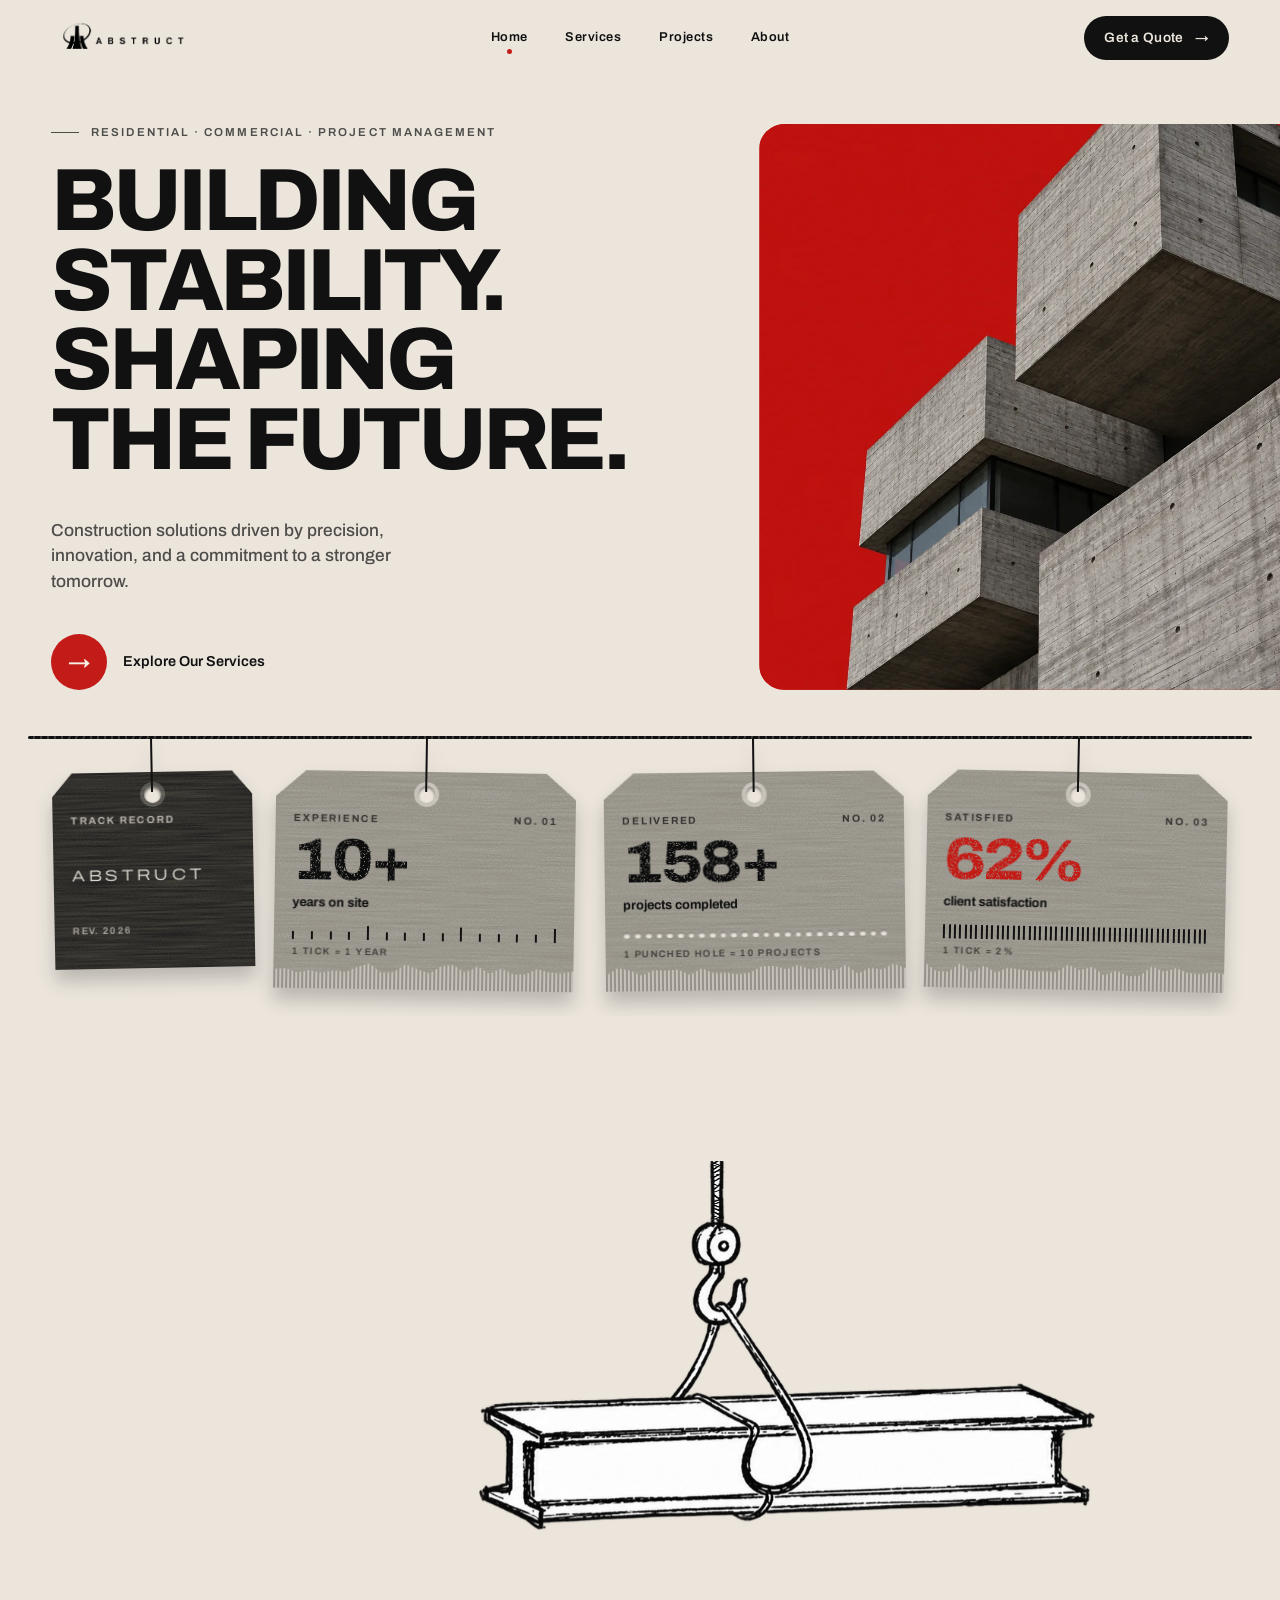
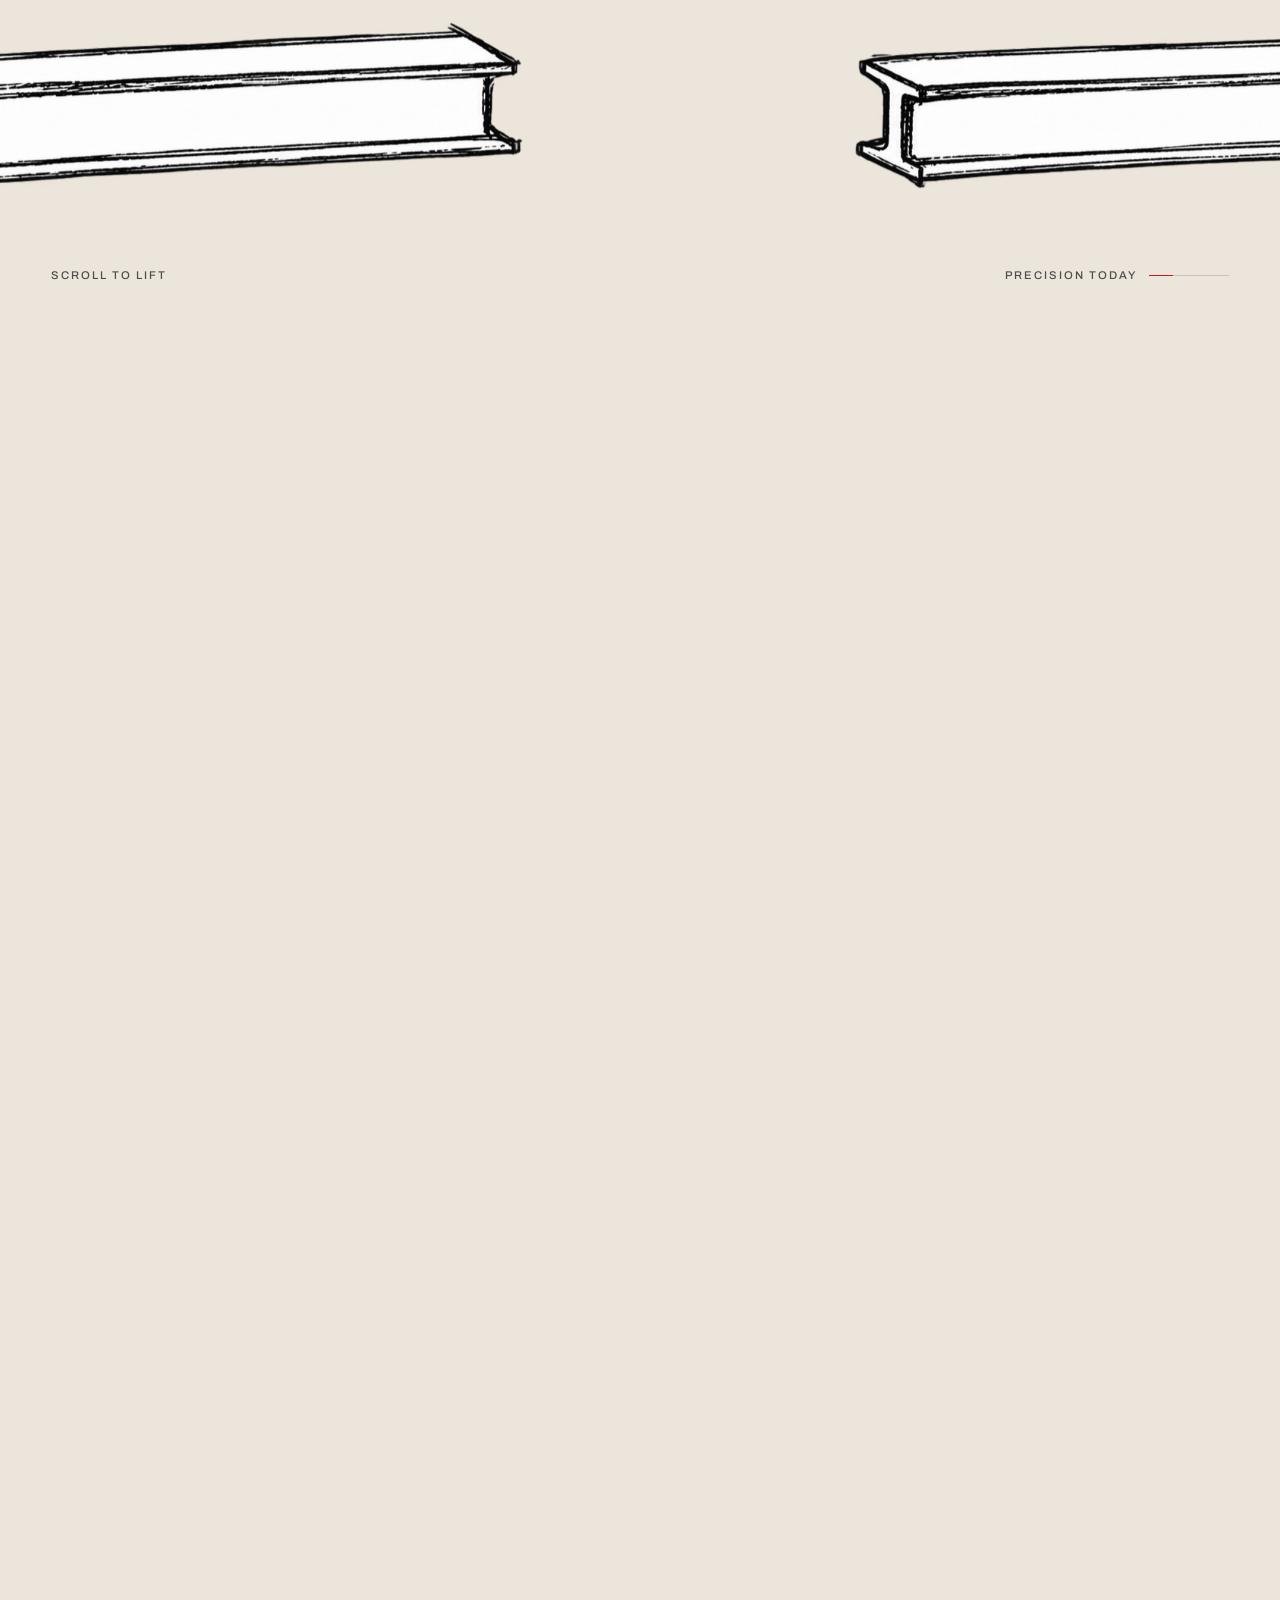
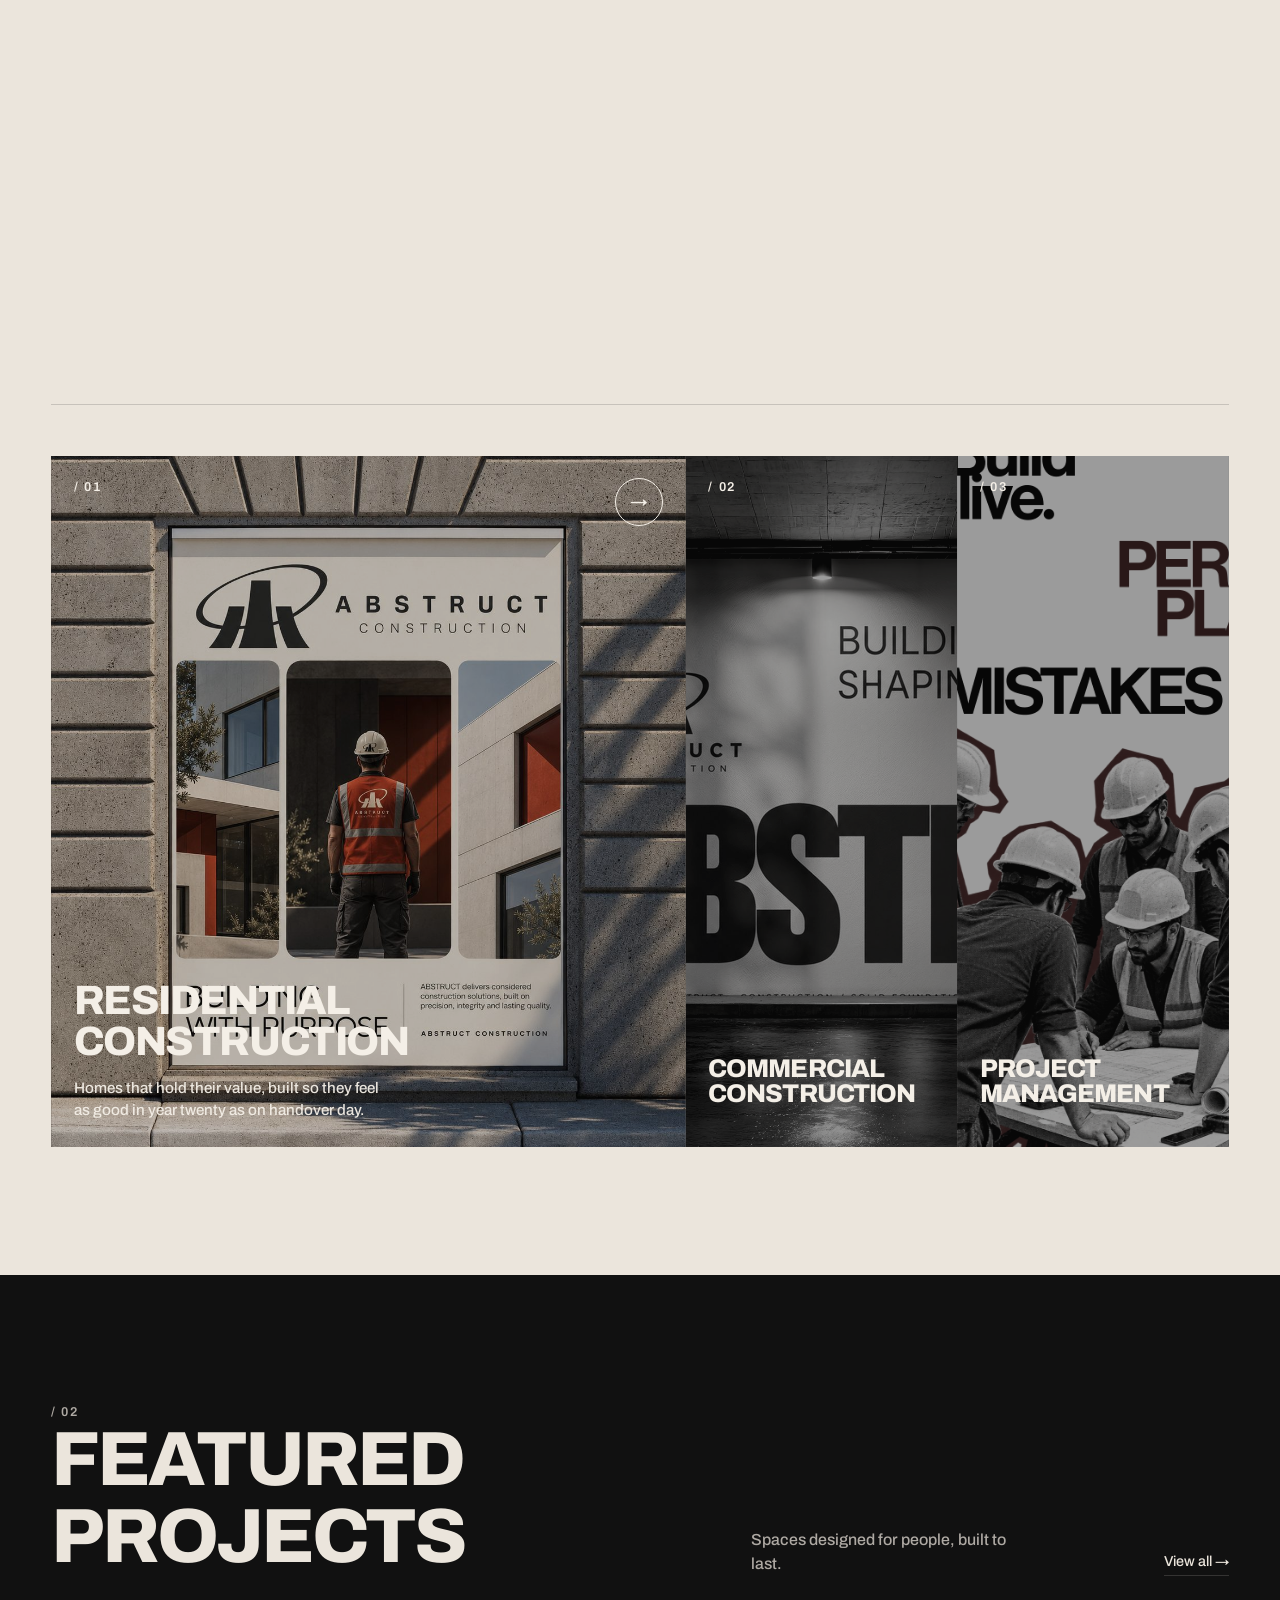
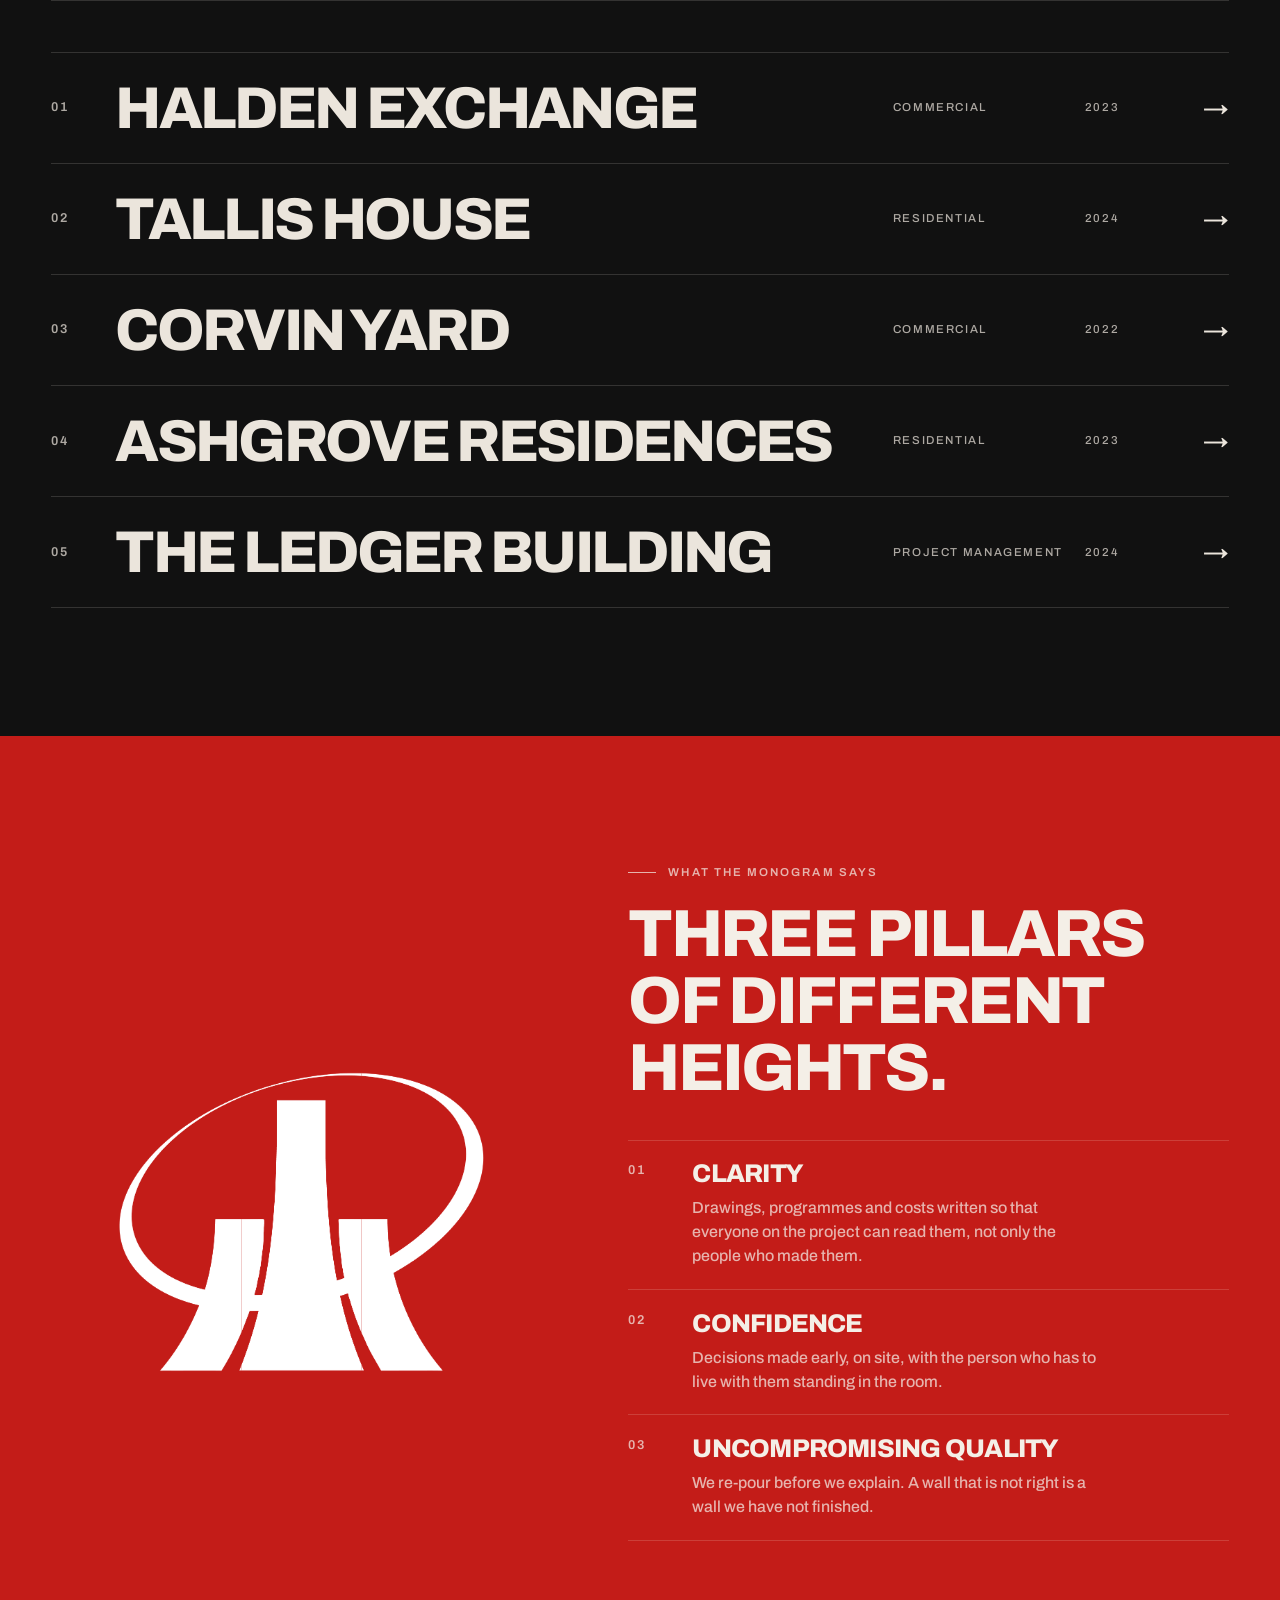
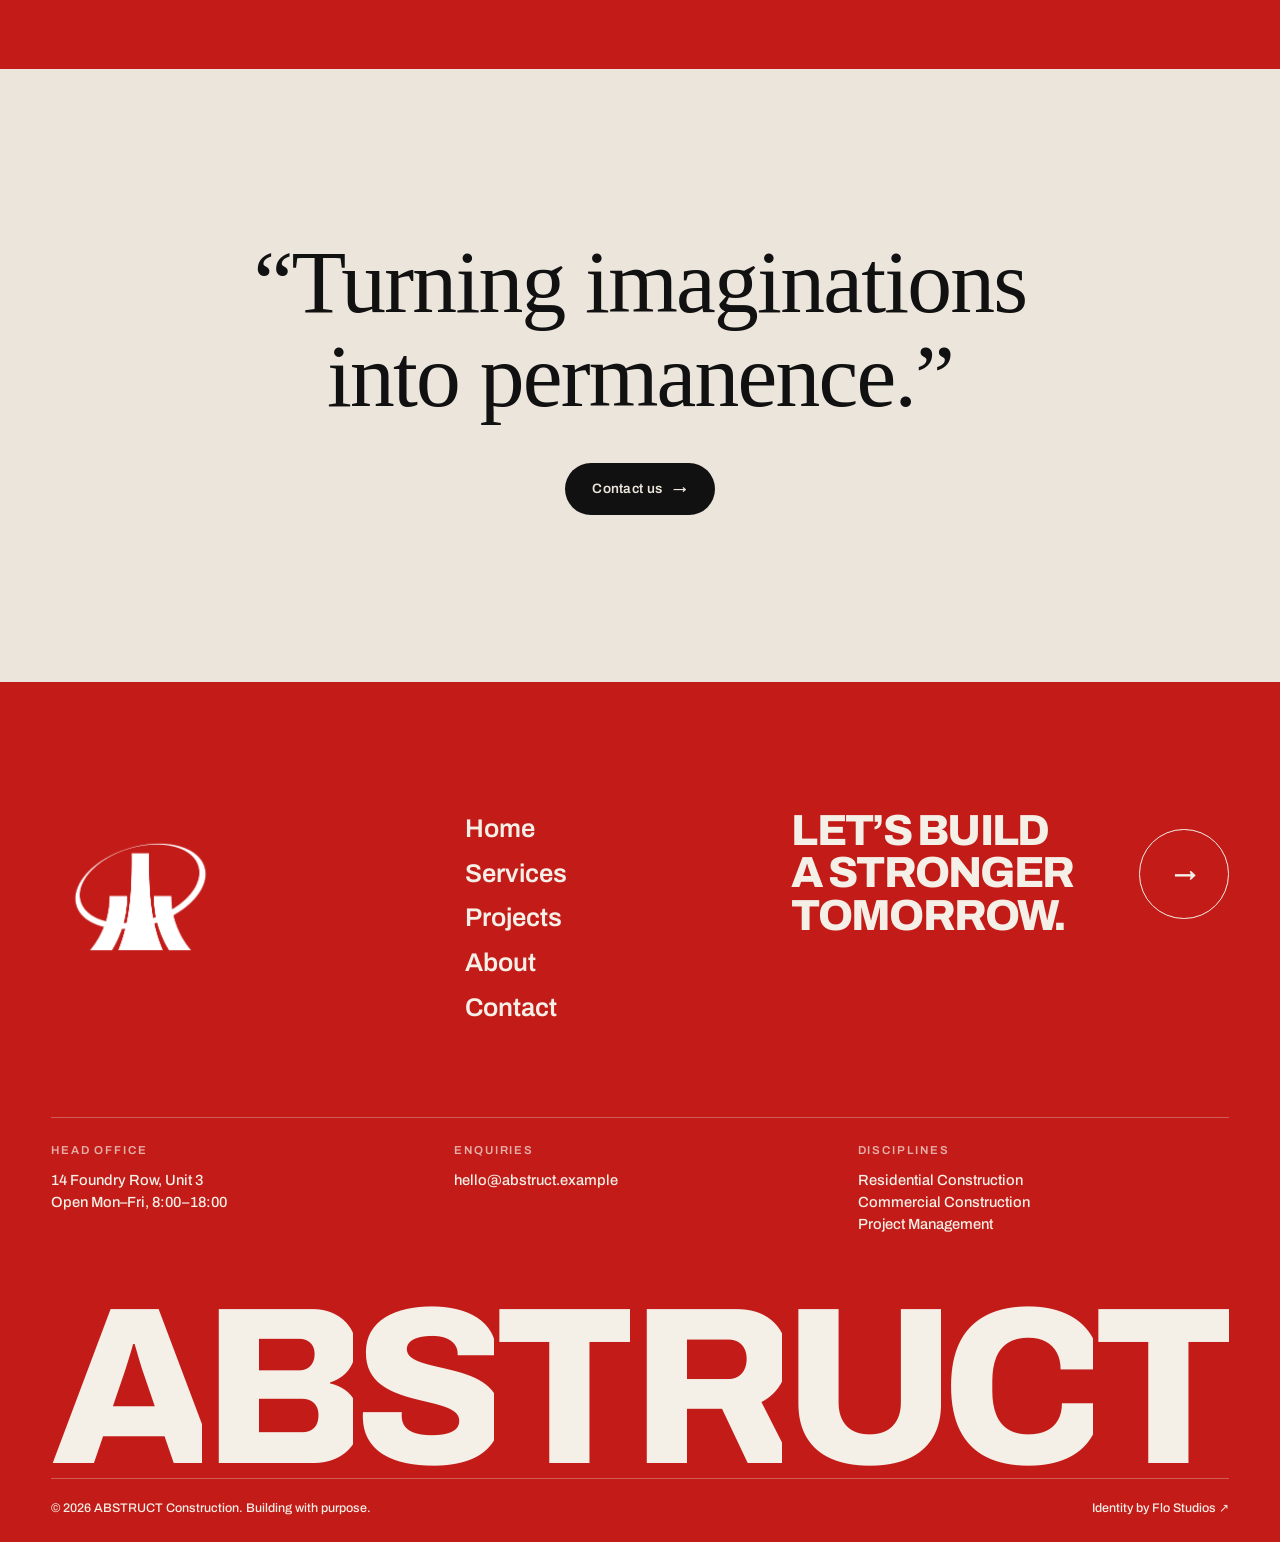
==== commit 8c62bc48: "Use photographs for all project and hero buildings - Eight project photos plus a hero photo (AI-gene" ====
--- a/index.html
+++ b/index.html
@@ -10,6 +10,7 @@
   <link rel="preconnect" href="https://fonts.googleapis.com">
   <link rel="preconnect" href="https://fonts.gstatic.com" crossorigin>
   <link href="https://fonts.googleapis.com/css2?family=Archivo:wdth,wght@62..125,100..900&family=Libre+Caslon+Condensed:wght@400;700&display=swap" rel="stylesheet">
+  <link rel="preload" as="image" href="assets/img/projects/hero.webp" type="image/webp" fetchpriority="high">
   <link rel="stylesheet" href="css/base.css">
   <link rel="stylesheet" href="css/home.css">
 </head>
@@ -29,9 +30,7 @@
         <p class="hero__p rv" style="--d:.5s">Construction solutions driven by precision, innovation, and a commitment to a stronger tomorrow.</p>
         <a class="hero__go rv" style="--d:.6s" href="services.html"><i class="circle" aria-hidden="true">→</i><span>Explore Our Services</span></a>
       </div>
-      <div class="hero__art" id="heroArt" aria-hidden="true">
-        <div class="hero__plane"></div>
-      </div>
+      <div class="hero__art" id="heroArt"></div>
     </div>
     <div class="wrap hero__tags" data-tags></div>
   </section>
@@ -105,7 +104,6 @@
 </main>
 <script src="js/core.js"></script>
 <script src="js/tags.js"></script>
-<script src="js/art.js"></script>
 <script src="js/data.js"></script>
 <script src="js/home.js"></script>
 </body>
--- a/css/home.css
+++ b/css/home.css
@@ -8,21 +8,18 @@
 .hero__go { display: inline-flex; align-items: center; gap: 1rem; margin-top: clamp(1.5rem, 3vw, 2.5rem); font-size: .9rem; font-weight: 600; }
 .hero__go .circle { width: 56px; height: 56px; }
 .hero__go:hover .circle { transform: scale(1.1) rotate(-45deg); }
-.hero__art { position: relative; align-self: stretch; min-height: 420px; }
-.hero__plane { position: absolute; top: 0; left: 6%; right: calc(var(--pad) * -1); height: 64%; background: var(--red); clip-path: polygon(16% 0, 100% 0, 100% 100%, 0 58%); transform-origin: 50% 0; }
-.js .hero__plane { transform: scaleY(0); transition: transform 1.3s var(--wipe) .1s; }
-.js .hero.is-built .hero__plane { transform: none; }
-.hero__art svg { position: absolute; inset: auto 0 0 0; width: 100%; height: 100%; overflow: visible; }
-.hero__art .blk { translate: calc(var(--mx, 0) * var(--dep) * 1px) calc(var(--my, 0) * var(--dep) * .55px); }
-.js .hero__art .blk { opacity: 0; transform: translateY(70px); transition: opacity .8s var(--spring), transform 1.3s var(--spring); transition-delay: calc(var(--i) * .13s + .35s); }
-.js .hero.is-built .hero__art .blk { opacity: 1; transform: none; }
-.hero__art .ground { fill: none; }
+.hero__art { position: relative; align-self: stretch; min-height: 420px; margin-right: calc(var(--pad) * -1); border-radius: var(--r) 0 0 var(--r); overflow: hidden; background: var(--red); }
+.js .hero__art { clip-path: inset(0 0 100% 0); transition: clip-path 1.4s var(--wipe) .1s; }
+.js .hero.is-built .hero__art { clip-path: inset(0); }
+.hero__img { position: absolute; top: -4%; left: -4%; width: 108%; height: 108%; max-width: none; object-fit: cover; translate: calc(var(--mx, 0) * -16px) calc(var(--my, 0) * -10px); }
+.js .hero__img { scale: 1.12; transition: scale 2.4s var(--spring); }
+.js .hero.is-built .hero__img { scale: 1; }
 .hero__tag { position: absolute; right: 0; bottom: 2.2rem; z-index: 2; text-align: right; font-size: .7rem; letter-spacing: .18em; text-transform: uppercase; color: var(--ink-2); }
 
 
 @media (max-width: 900px) {
   .hero__grid { grid-template-columns: 1fr; }
-  .hero__art { min-height: 0; aspect-ratio: 640 / 700; max-height: 70vh; justify-self: center; width: min(100%, 480px); }
+  .hero__art { min-height: 0; aspect-ratio: 4 / 5; max-height: 70vh; justify-self: center; width: min(100%, 480px); margin-right: 0; border-radius: var(--r); }
 }
 
 /* ---------- beam (scroll-pinned) ---------- */
@@ -99,7 +96,7 @@
 .peek.is-on { opacity: 1; scale: 1; }
 .peek__i { position: absolute; inset: 0; opacity: 0; transition: opacity .25s; }
 .peek__i.is-on { opacity: 1; }
-.peek svg { width: 100%; height: 100%; }
+.peek img { width: 100%; height: 100%; object-fit: cover; }
 @media (max-width: 900px) {
   .plist a { grid-template-columns: 2rem minmax(0, 1fr) 2rem; }
   .plist__t, .plist__y { display: none; }
@@ -129,7 +126,8 @@
 .quote .btn { margin-top: clamp(1.5rem, 3.5vw, 2.5rem); }
 
 @media (prefers-reduced-motion: reduce) {
-  .js .hero__plane, .js .hero__art .blk { transform: none; transition: none; opacity: 1; }
+  .js .hero__art { clip-path: none; transition: none; }
+  .js .hero__img { scale: 1; transition: none; }
   .js .svc__p { clip-path: none; }
   .js .mono img { --y: 0%; transition: none; }
   .beam { height: auto; }
